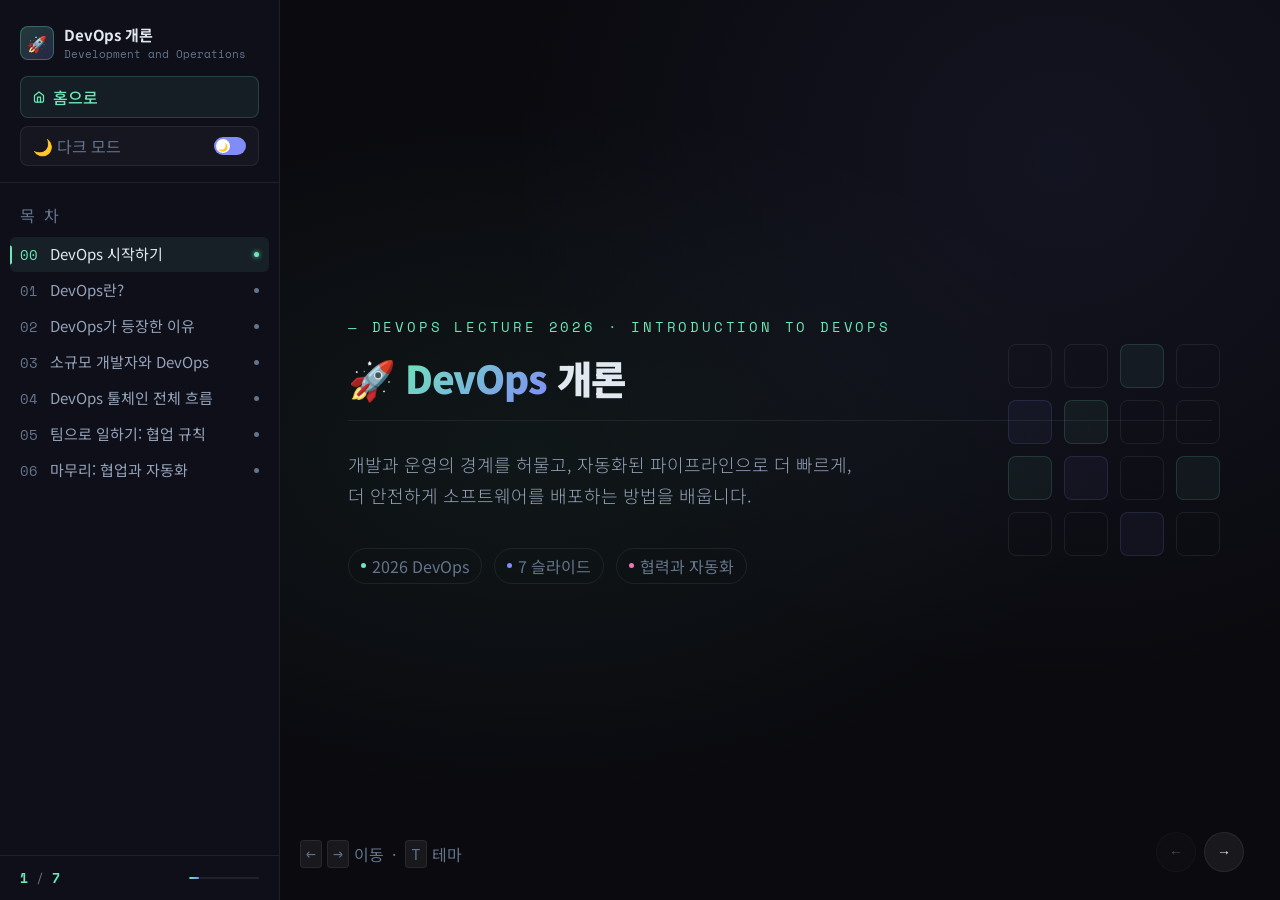
==== lecture_note/devops.html @ bdc85971 "first commit" ====
<!DOCTYPE html>
<html lang="ko">
<head>
<meta charset="UTF-8">
<meta name="viewport" content="width=device-width, initial-scale=1.0">
<title>DevOps 개론</title>
<link href="https://fonts.googleapis.com/css2?family=Noto+Sans+KR:wght@300;400;500;700;900&family=Space+Mono:wght@400;700&display=swap" rel="stylesheet">
<style>
  :root {
    --bg: #0a0a0f;
    --sidebar-bg: #0f0f1a;
    --sidebar-w: 280px;
    --accent: #6ee7b7;
    --accent2: #818cf8;
    --accent3: #f472b6;
    --text: #e2e8f0;
    --text-muted: #64748b;
    --border: rgba(255,255,255,0.07);
    --slide-transition: 0.5s cubic-bezier(0.4,0,0.2,1);
    --card-bg: rgba(255,255,255,0.03);
    --card-hover-bg: rgba(255,255,255,0.055);
    --toc-hover: rgba(255,255,255,0.04);
    --toc-active: rgba(110,231,183,0.08);
    --stat-bg: rgba(255,255,255,0.025);
    --bar-track: rgba(255,255,255,0.05);
    --kbd-bg: rgba(255,255,255,0.06);
    --nav-bg: rgba(255,255,255,0.06);
    --shadow: none;
    --code-bg: #0d1117;
    --code-text: #e6edf3;
    --highlight-bg: rgba(110,231,183,0.05);
    --highlight-border: rgba(110,231,183,0.3);
    --table-header: rgba(255,255,255,0.05);
    --table-row-alt: rgba(255,255,255,0.02);
    --table-border: rgba(255,255,255,0.08);
  }

  html.light {
    --bg: #f5f5f0;
    --sidebar-bg: #eeeee8;
    --accent: #059669;
    --accent2: #4f46e5;
    --accent3: #db2777;
    --text: #1e293b;
    --text-muted: #94a3b8;
    --border: rgba(0,0,0,0.09);
    --card-bg: rgba(255,255,255,0.7);
    --card-hover-bg: rgba(255,255,255,0.95);
    --toc-hover: rgba(0,0,0,0.04);
    --toc-active: rgba(5,150,105,0.08);
    --stat-bg: rgba(255,255,255,0.6);
    --bar-track: rgba(0,0,0,0.07);
    --kbd-bg: rgba(0,0,0,0.06);
    --nav-bg: rgba(255,255,255,0.7);
    --shadow: 0 2px 12px rgba(0,0,0,0.08);
    --code-bg: #1e2530;
    --code-text: #e6edf3;
    --highlight-bg: rgba(5,150,105,0.06);
    --highlight-border: rgba(5,150,105,0.3);
    --table-header: rgba(0,0,0,0.05);
    --table-row-alt: rgba(0,0,0,0.02);
    --table-border: rgba(0,0,0,0.1);
  }

  *, *::before, *::after {
    transition-property: background, background-color, border-color, color, box-shadow;
    transition-duration: 0.35s;
    transition-timing-function: ease;
  }
  .slide { transition: opacity var(--slide-transition), transform var(--slide-transition) !important; }

  * { margin: 0; padding: 0; box-sizing: border-box; }

  body {
    font-family: 'Noto Sans KR', sans-serif;
    background: var(--bg);
    color: var(--text);
    height: 100vh;
    overflow: hidden;
    display: flex;
  }

  /* ── SIDEBAR ── */
  #sidebar {
    width: var(--sidebar-w);
    min-width: var(--sidebar-w);
    height: 100vh;
    background: var(--sidebar-bg);
    border-right: 1px solid var(--border);
    display: flex;
    flex-direction: column;
    position: relative;
    z-index: 10;
  }

  .sidebar-header {
    padding: 24px 20px 16px;
    border-bottom: 1px solid var(--border);
  }

  .sidebar-brand {
    display: flex;
    align-items: center;
    gap: 10px;
    margin-bottom: 14px;
  }

  .brand-icon {
    width: 34px; height: 34px;
    background: linear-gradient(135deg, rgba(110,231,183,0.2), rgba(129,140,248,0.2));
    border: 1px solid rgba(110,231,183,0.3);
    border-radius: 8px;
    display: flex; align-items: center; justify-content: center;
    font-size: 16px;
    flex-shrink: 0;
  }

  .brand-text {
    font-size: 15px;
    font-weight: 700;
    color: var(--text);
    letter-spacing: -0.01em;
  }
  .brand-sub {
    font-family: 'Space Mono', monospace;
    font-size: 11px;
    color: var(--text-muted);
    margin-top: 1px;
  }

  .home-btn {
    display: flex;
    align-items: center;
    gap: 8px;
    background: rgba(110,231,183,0.07);
    border: 1px solid rgba(110,231,183,0.18);
    border-radius: 8px;
    padding: 8px 12px;
    color: var(--accent);
    font-family: 'Noto Sans KR', sans-serif;
    font-size: 16px;
    font-weight: 500;
    cursor: pointer;
    width: 100%;
    text-decoration: none;
    transition: all 0.2s;
    margin-bottom: 8px;
  }
  .home-btn:hover {
    background: rgba(110,231,183,0.14);
    border-color: rgba(110,231,183,0.35);
    transform: translateX(2px);
  }

  .theme-toggle {
    display: flex;
    align-items: center;
    justify-content: space-between;
    padding: 7px 12px;
    background: var(--card-bg);
    border: 1px solid var(--border);
    border-radius: 8px;
    cursor: pointer;
    user-select: none;
  }
  .theme-toggle:hover { background: var(--toc-hover); }
  .theme-label {
    font-size: 16px;
    color: var(--text-muted);
    font-family: 'Noto Sans KR', sans-serif;
  }
  .toggle-track {
    width: 32px; height: 18px;
    border-radius: 9px;
    background: var(--accent2);
    position: relative;
    transition: background 0.3s;
    flex-shrink: 0;
  }
  html.light .toggle-track { background: #f59e0b; }
  .toggle-thumb {
    position: absolute;
    top: 2px; left: 2px;
    width: 14px; height: 14px;
    border-radius: 50%;
    background: #fff;
    transition: transform 0.3s cubic-bezier(0.4,0,0.2,1);
    font-size: 8px;
    display: flex; align-items: center; justify-content: center;
  }
  html.light .toggle-thumb { transform: translateX(14px); }

  .toc-label {
    padding: 20px 20px 10px;
    font-size: 16px;
    font-family: 'Noto Sans KR', sans-serif;
    color: var(--text-muted);
    letter-spacing: 0.15em;
    text-transform: uppercase;
  }

  .toc-list {
    flex: 1;
    overflow-y: auto;
    padding: 0 10px 16px;
    scrollbar-width: thin;
    scrollbar-color: var(--border) transparent;
  }

  .toc-chapter {
    margin-bottom: 4px;
  }

  .toc-chapter-title {
    display: flex;
    align-items: center;
    gap: 8px;
    padding: 7px 10px;
    border-radius: 6px;
    cursor: pointer;
    transition: all 0.2s;
  }
  .toc-chapter-title:hover { background: var(--toc-hover); }

  .toc-chapter-icon {
    font-family: 'Space Mono', monospace;
    font-size: 13px;
    color: var(--accent);
    min-width: 18px;
  }

  .toc-chapter-name {
    font-size: 15px;
    font-weight: 600;
    color: var(--text-muted);
    text-transform: uppercase;
    letter-spacing: 0.08em;
    flex: 1;
  }

  .toc-items {
    padding-left: 8px;
  }

  .toc-item {
    display: flex;
    align-items: center;
    gap: 8px;
    padding: 7px 10px;
    border-radius: 6px;
    cursor: pointer;
    transition: all 0.2s;
    margin-bottom: 1px;
    position: relative;
  }
  .toc-item:hover { background: var(--toc-hover); }
  .toc-item.active { background: var(--toc-active); }
  .toc-item.active::before {
    content: '';
    position: absolute;
    left: 0; top: 50%;
    transform: translateY(-50%);
    width: 2px; height: 55%;
    background: var(--accent);
    border-radius: 0 2px 2px 0;
  }

  .toc-num {
    font-family: 'Space Mono', monospace;
    font-size: 14px;
    color: var(--text-muted);
    min-width: 22px;
    transition: color 0.2s;
  }
  .toc-item.active .toc-num { color: var(--accent); }

  .toc-text {
    font-size: 15px;
    color: #94a3b8;
    line-height: 1.35;
    transition: color 0.2s;
  }
  .toc-item.active .toc-text,
  .toc-item:hover .toc-text { color: var(--text); }

  .toc-dot {
    width: 5px; height: 5px;
    border-radius: 50%;
    background: var(--text-muted);
    margin-left: auto;
    flex-shrink: 0;
    transition: background 0.2s;
  }
  .toc-item.active .toc-dot { background: var(--accent); box-shadow: 0 0 5px var(--accent); }

  .sidebar-footer {
    padding: 12px 20px;
    border-top: 1px solid var(--border);
    display: flex;
    align-items: center;
    justify-content: space-between;
  }
  .slide-counter {
    font-family: 'Space Mono', monospace;
    font-size: 13px;
    color: var(--text-muted);
  }
  .slide-counter span { color: var(--accent); font-weight: 700; }

  .progress-bar {
    width: 70px; height: 2px;
    background: var(--border);
    border-radius: 1px;
    overflow: hidden;
  }
  .progress-fill {
    height: 100%;
    background: linear-gradient(90deg, var(--accent), var(--accent2));
    border-radius: 1px;
    transition: width 0.4s ease !important;
  }

  /* ── MAIN ── */
  #main {
    flex: 1;
    height: 100vh;
    position: relative;
    overflow: hidden;
  }

  .slide {
    position: absolute;
    inset: 0;
    padding: 52px 68px;
    display: flex;
    flex-direction: column;
    justify-content: flex-start;
    opacity: 0;
    transform: translateY(28px);
    transition: opacity var(--slide-transition), transform var(--slide-transition);
    pointer-events: none;
    overflow-y: auto;
    scrollbar-width: thin;
    scrollbar-color: var(--border) transparent;
  }
  .slide.active {
    opacity: 1;
    transform: translateY(0);
    pointer-events: all;
  }
  .slide.exit {
    opacity: 0;
    transform: translateY(-28px);
  }

  /* ── SLIDE: HOME ── */
  .slide-home {
    background: radial-gradient(ellipse at 25% 50%, rgba(110,231,183,0.06) 0%, transparent 55%),
                radial-gradient(ellipse at 78% 18%, rgba(129,140,248,0.08) 0%, transparent 50%),
                var(--bg);
    justify-content: center;
  }

  .slide-home .eyebrow {
    font-family: 'Space Mono', monospace;
    font-size: 14px;
    color: var(--accent);
    letter-spacing: 0.2em;
    text-transform: uppercase;
    margin-bottom: 18px;
    opacity: 0;
    animation: fadeUp 0.6s 0.2s forwards;
  }

  .slide-home h1 {
    font-size: clamp(34px, 4.5vw, 60px);
    font-weight: 900;
    line-height: 1.1;
    letter-spacing: -0.025em;
    margin-bottom: 20px;
    opacity: 0;
    animation: fadeUp 0.6s 0.35s forwards;
  }

  .slide-home h1 em {
    font-style: normal;
    background: linear-gradient(135deg, var(--accent) 0%, var(--accent2) 100%);
    -webkit-background-clip: text;
    -webkit-text-fill-color: transparent;
    background-clip: text;
  }

  .slide-home p.subtitle {
    font-size: 18px;
    color: #94a3b8;
    max-width: 520px;
    line-height: 1.75;
    margin-bottom: 36px;
    font-weight: 300;
    opacity: 0;
    animation: fadeUp 0.6s 0.5s forwards;
  }

  .meta-row {
    display: flex;
    gap: 12px;
    flex-wrap: wrap;
    opacity: 0;
    animation: fadeUp 0.6s 0.65s forwards;
  }

  .meta-chip {
    display: flex;
    align-items: center;
    gap: 6px;
    padding: 5px 12px;
    border: 1px solid var(--border);
    border-radius: 100px;
    font-size: 16px;
    color: var(--text-muted);
  }
  .meta-chip .dot {
    width: 5px; height: 5px;
    border-radius: 50%;
    background: var(--accent);
  }

  .deco-grid {
    position: absolute;
    right: 60px; top: 50%;
    transform: translateY(-50%);
    display: grid;
    grid-template-columns: repeat(4, 1fr);
    gap: 12px;
    opacity: 0;
    animation: fadeIn 1s 0.8s forwards;
    pointer-events: none;
  }
  .deco-cell {
    width: 44px; height: 44px;
    border: 1px solid var(--border);
    border-radius: 8px;
  }
  .deco-cell:nth-child(3n) { background: rgba(110,231,183,0.05); border-color: rgba(110,231,183,0.15); }
  .deco-cell:nth-child(5n) { background: rgba(129,140,248,0.05); border-color: rgba(129,140,248,0.15); }

  /* ── SLIDE: COMMON ── */
  .slide-label {
    font-family: 'Space Mono', monospace;
    font-size: 14px;
    color: var(--accent2);
    letter-spacing: 0.2em;
    text-transform: uppercase;
    margin-bottom: 14px;
  }

  .slide h1 {
    font-size: clamp(26px, 3vw, 42px);
    font-weight: 900;
    letter-spacing: -0.025em;
    line-height: 1.15;
    margin-bottom: 28px;
    border-bottom: 1px solid var(--border);
    padding-bottom: 20px;
  }

  .slide h1 .emoji {
    display: inline-block;
    margin-right: 6px;
  }

  .slide h2 {
    font-size: 24px;
    font-weight: 700;
    margin-top: 28px;
    margin-bottom: 12px;
    color: var(--text);
    letter-spacing: -0.01em;
  }

  .slide h2::before {
    content: '';
    display: inline-block;
    width: 3px;
    height: 18px;
    background: var(--accent2);
    margin-right: 10px;
    border-radius: 2px;
    vertical-align: middle;
    position: relative;
    top: -1px;
  }

  .slide h3 {
    font-size: 20px;
    font-weight: 600;
    margin-top: 20px;
    margin-bottom: 10px;
    color: var(--accent);
  }

  .slide p {
    font-size: 18px;
    line-height: 1.8;
    color: #94a3b8;
    margin-bottom: 14px;
  }
  html.light .slide p { color: #475569; }

  .slide ul, .slide ol {
    margin-left: 20px;
    margin-bottom: 18px;
  }

  .slide li {
    font-size: 18px;
    line-height: 1.75;
    color: #94a3b8;
    margin-bottom: 8px;
  }
  html.light .slide li { color: #475569; }

  .slide li strong { color: var(--text); }

  /* ── CODE BLOCK ── */
  .code-block {
    background: var(--code-bg);
    color: var(--code-text);
    padding: 18px 20px;
    border-radius: 10px;
    margin: 14px 0;
    font-family: 'Space Mono', monospace;
    font-size: 18px;
    line-height: 1.65;
    white-space: pre-wrap;
    word-break: break-all;
    overflow-wrap: break-word;
    border: 1px solid rgba(255,255,255,0.06);
    position: relative;
    overflow: visible;
    flex-shrink: 0;
    overflow-x: hidden;
  }
  .code-block::before {
    content: '';
    position: absolute;
    top: 0; left: 0; right: 0;
    height: 1px;
    background: linear-gradient(90deg, var(--accent), var(--accent2), transparent);
    border-radius: 10px 10px 0 0;
    opacity: 0.4;
  }

  /* ── HIGHLIGHT BOX ── */
  .highlight-box {
    background: var(--highlight-bg);
    border-left: 3px solid var(--highlight-border);
    padding: 18px 20px;
    margin: 16px 0;
    border-radius: 0 10px 10px 0;
    border: 1px solid var(--border);
    border-left: 3px solid var(--accent);
  }

  .highlight-box h3 {
    font-size: 20px;
    font-weight: 600;
    color: var(--accent);
    margin-top: 0;
    margin-bottom: 10px;
  }

  .highlight-box p, .highlight-box li {
    font-size: 18px;
    line-height: 1.75;
    color: #94a3b8;
    margin-bottom: 8px;
  }
  html.light .highlight-box p, html.light .highlight-box li { color: #475569; }

  /* ── DETAILS / SUMMARY ── */
  details.highlight-box {
    cursor: pointer;
  }

  details.highlight-box summary {
    list-style: none;
    display: flex;
    justify-content: space-between;
    align-items: center;
    cursor: pointer;
    user-select: none;
  }
  details.highlight-box summary::-webkit-details-marker { display: none; }

  details.highlight-box summary h3 {
    margin: 0;
    font-size: 20px;
    pointer-events: none;
  }

  details.highlight-box summary::after {
    content: '▾';
    color: var(--accent);
    font-size: 18px;
    transition: transform 0.3s;
    margin-left: 8px;
    flex-shrink: 0;
  }

  details.highlight-box[open] summary::after {
    transform: rotate(180deg);
  }

  details.highlight-box[open] summary {
    margin-bottom: 12px;
    padding-bottom: 12px;
    border-bottom: 1px solid var(--border);
  }

  details.highlight-box div {
    animation: fadeIn 0.3s ease;
  }

  /* ── KEYWORD ── */
  .keyword {
    background: rgba(110,231,183,0.12);
    color: var(--accent);
    padding: 1px 6px;
    border-radius: 4px;
    font-weight: 600;
    font-size: 0.95em;
    border: 1px solid rgba(110,231,183,0.2);
  }

  .important {
    color: var(--accent3);
    font-weight: 700;
  }

  /* ── TABLE ── */
  .slide table {
    width: 100%;
    border-collapse: collapse;
    margin: 16px 0;
    font-size: 16px;
  }

  .slide table th {
    padding: 11px 14px;
    background: var(--table-header);
    border: 1px solid var(--table-border);
    color: var(--text);
    font-weight: 600;
    text-align: center;
    font-size: 16px;
    letter-spacing: 0.03em;
  }

  .slide table td {
    padding: 10px 14px;
    border: 1px solid var(--table-border);
    color: #94a3b8;
    font-size: 18px;
    line-height: 1.6;
    vertical-align: top;
  }
  html.light .slide table td { color: #475569; }

  .slide table tr:nth-child(even) td {
    background: var(--table-row-alt);
  }

  .slide table tr:hover td {
    background: var(--toc-hover);
  }

  .slide table td strong {
    color: var(--text);
    font-weight: 600;
  }

  .tool-name {
    color: var(--accent);
    font-weight: 600;
  }

  /* ── IMAGE GRID ── */
  .img-grid {
    display: flex;
    gap: 16px;
    margin: 16px 0;
    flex-wrap: wrap;
  }

  .img-grid > div {
    flex: 1;
    min-width: 160px;
    border: 1px solid var(--border);
    padding: 10px;
    border-radius: 10px;
    text-align: center;
    background: var(--card-bg);
  }

  .img-grid > div p {
    margin-top: 8px;
    font-size: 16px;
    margin-bottom: 0;
  }

  .img-grid img {
    width: 100%;
    border-radius: 6px;
    transition: transform 0.3s;
    cursor: pointer;
  }
  .img-grid img:hover { transform: scale(1.03); }

  /* ── ARROW ── */
  .flow-arrow {
    font-size: 28px;
    color: var(--accent2);
    font-weight: bold;
    flex-shrink: 0;
    align-self: center;
  }
  
  /* ── SPLIT LAYOUT (2 COLUMNS) ── */
  .split-layout {
    display: flex;
    gap: 30px;
    margin-top: 20px;
    align-items: flex-start;
  }
  .split-layout > div {
    flex: 1;
  }

  @media (max-width: 768px) {
    .split-layout {
      flex-direction: column;
    }
  }

  /* ── CODE BLOCK ENHANCEMENTS ── */
  .code-block-container {
    position: relative;
    margin: 14px 0;
    overflow: visible;
  }
  .code-block {
    margin: 0 !important;
    padding-top: 36px !important;
    position: relative;
    overflow: hidden;
  }
  .code-lang-tag {
    position: absolute;
    top: 0;
    left: 0;
    background: var(--accent2);
    color: #fff;
    font-family: 'Space Mono', monospace;
    font-size: 11px;
    font-weight: 700;
    padding: 3px 10px;
    border-radius: 9px 0 8px 0;
    text-transform: uppercase;
    letter-spacing: 0.05em;
    z-index: 5;
    pointer-events: none;
    box-shadow: 2px 2px 5px rgba(0,0,0,0.1);
  }
  .copy-btn {
    position: absolute;
    top: 6px;
    right: 8px;
    background: rgba(255,255,255,0.08);
    border: 1px solid rgba(255,255,255,0.15);
    color: var(--text-muted);
    border-radius: 6px;
    padding: 5px 10px;
    font-size: 12px;
    cursor: pointer;
    transition: all 0.2s;
    z-index: 10;
    display: flex;
    align-items: center;
    gap: 6px;
    font-family: 'Noto Sans KR', sans-serif;
  }
  .copy-btn:hover {
    background: rgba(110,231,183,0.15);
    color: var(--accent);
    border-color: var(--accent);
  }
  .copy-btn.copied {
    background: rgba(110,231,183,0.2);
    color: var(--accent);
    border-color: var(--accent);
  }
  html.light .copy-btn {
    background: rgba(0,0,0,0.04);
    border-color: rgba(0,0,0,0.1);
  }
  html.light .copy-btn:hover {
    background: rgba(5,150,105,0.1);
  }

  /* ── NAV ARROWS ── */
  .nav-arrows {
    position: fixed;
    bottom: 28px;
    right: 36px;
    display: flex;
    gap: 8px;
    z-index: 100;
  }
  .nav-btn {
    width: 40px; height: 40px;
    border-radius: 50%;
    background: var(--nav-bg);
    border: 1px solid var(--border);
    color: var(--text);
    cursor: pointer;
    display: flex; align-items: center; justify-content: center;
    transition: all 0.2s;
    font-size: 14px;
    box-shadow: var(--shadow);
  }
  .nav-btn:hover {
    background: rgba(110,231,183,0.1);
    border-color: var(--accent);
    color: var(--accent);
  }
  .nav-btn:disabled { opacity: 0.3; cursor: default; pointer-events: none; }

  .key-hint {
    position: fixed;
    bottom: 32px; left: calc(var(--sidebar-w) + 20px);
    font-family: 'Noto Sans KR', sans-serif;
    font-size: 16px;
    color: var(--text-muted);
    display: flex; align-items: center; gap: 5px;
  }
  .key-hint kbd {
    padding: 1px 5px;
    background: var(--kbd-bg);
    border: 1px solid var(--border);
    border-radius: 4px;
    font-family: 'Space Mono', monospace;
    font-size: 16px;
  }

  /* ── CODE BLOCK ENHANCEMENTS ── */
  .code-block-container {
    position: relative;
    margin: 14px 0;
    overflow: visible;
  }
  .code-block {
    margin: 0 !important;
    padding-top: 36px !important;
    position: relative;
    overflow: hidden;
  }
  .code-lang-tag {
    position: absolute;
    top: 0;
    left: 0;
    background: var(--accent2);
    color: #fff;
    font-family: 'Space Mono', monospace;
    font-size: 11px;
    font-weight: 700;
    padding: 3px 10px;
    border-radius: 9px 0 8px 0;
    text-transform: uppercase;
    letter-spacing: 0.05em;
    z-index: 5;
    pointer-events: none;
    box-shadow: 2px 2px 5px rgba(0,0,0,0.1);
  }
  .copy-btn {
    position: absolute;
    top: 6px;
    right: 8px;
    background: rgba(255,255,255,0.08);
    border: 1px solid rgba(255,255,255,0.15);
    color: var(--text-muted);
    border-radius: 6px;
    padding: 5px 10px;
    font-size: 12px;
    cursor: pointer;
    transition: all 0.2s;
    z-index: 10;
    display: flex;
    align-items: center;
    gap: 6px;
    font-family: 'Noto Sans KR', sans-serif;
  }
  .copy-btn:hover {
    background: rgba(110,231,183,0.15);
    color: var(--accent);
    border-color: var(--accent);
  }
  .copy-btn.copied {
    background: rgba(110,231,183,0.2);
    color: var(--accent);
    border-color: var(--accent);
  }
  html.light .copy-btn {
    background: rgba(0,0,0,0.04);
    border-color: rgba(0,0,0,0.1);
  }
  html.light .copy-btn:hover {
    background: rgba(5,150,105,0.1);
  }

  /* ── IMAGE MODAL ── */
  .image-modal {
    display: none;
    position: fixed;
    z-index: 2000;
    inset: 0;
    background: rgba(0,0,0,0.88);
    animation: fadeIn 0.25s;
  }
  .modal-content {
    position: absolute;
    top: 50%; left: 50%;
    transform: translate(-50%, -50%);
    width: 92%;
    max-width: 1300px;
    max-height: 88%;
    object-fit: contain;
    border-radius: 8px;
    box-shadow: 0 0 40px rgba(110,231,183,0.1);
    animation: zoomIn 0.25s;
  }
  @keyframes zoomIn {
    from { transform: translate(-50%, -50%) scale(0.85); opacity: 0; }
    to   { transform: translate(-50%, -50%) scale(1); opacity: 1; }
  }
  .close-modal {
    position: absolute;
    top: 18px; right: 28px;
    color: #e2e8f0;
    font-size: 36px;
    font-weight: bold;
    cursor: pointer;
    z-index: 2001;
    transition: color 0.2s;
  }
  .close-modal:hover { color: var(--accent); }

  /* ── LIGHT OVERRIDES ── */
  html.light .slide-home {
    background: radial-gradient(ellipse at 25% 50%, rgba(5,150,105,0.07) 0%, transparent 55%),
                radial-gradient(ellipse at 78% 18%, rgba(79,70,229,0.07) 0%, transparent 50%),
                var(--bg);
  }
  html.light .slide-home p.subtitle { color: #475569; }
  html.light .toc-text { color: #64748b; }
  html.light .toc-item.active .toc-text,
  html.light .toc-item:hover .toc-text { color: var(--text); }

  @keyframes fadeUp {
    from { opacity: 0; transform: translateY(18px); }
    to   { opacity: 1; transform: translateY(0); }
  }
  @keyframes fadeIn {
    from { opacity: 0; } to { opacity: 1; }
  }

  ::-webkit-scrollbar { width: 4px; height: 4px; }
  ::-webkit-scrollbar-track { background: transparent; }
  ::-webkit-scrollbar-thumb { background: var(--border); border-radius: 2px; }

  /* ── COMPARISON TABLE OVERRIDE ── */
  .comparison-table { width: 100%; border-collapse: collapse; margin: 16px 0; font-size: 13px; }
  .comparison-table th, .comparison-table td { border: 1px solid var(--table-border); padding: 11px 14px; text-align: left; }
  .comparison-table th { background: var(--table-header); color: var(--text); font-weight: 600; text-align: center; }
  .comparison-table tr:nth-child(even) td { background: var(--table-row-alt); }
  .comparison-table tr:hover td { background: var(--toc-hover); }
  .comparison-table td { color: #94a3b8; line-height: 1.6; }
  html.light .comparison-table td { color: #475569; }
  .comparison-table td strong { color: var(--text); }

  /* ── DEVOPS SPECIFIC (Adapting to dark/light theme) ── */
  .pipeline {
    display: flex;
    align-items: center;
    justify-content: center;
    flex-wrap: wrap;
    gap: 0;
    margin: 30px 0;
  }
  .pipeline-step {
    display: flex;
    flex-direction: column;
    align-items: center;
    gap: 8px;
  }
  .pipeline-box {
    background: var(--card-bg);
    border: 1px solid var(--border);
    color: var(--text);
    padding: 14px 20px;
    border-radius: 10px;
    font-weight: bold;
    font-size: 15px;
    text-align: center;
    min-width: 100px;
    box-shadow: var(--shadow);
  }
  .pipeline-box.alt {
    background: rgba(110,231,183,0.1);
    border-color: rgba(110,231,183,0.3);
    color: var(--accent);
  }
  .pipeline-label {
    font-size: 12px;
    color: var(--text-muted);
    text-align: center;
  }
  .pipeline-arrow {
    font-size: 24px;
    color: var(--accent);
    margin: 0 5px;
    padding-bottom: 22px;
  }
  .tool-grid {
    display: grid;
    grid-template-columns: repeat(5, 1fr);
    gap: 8px;
    margin: 8px 0;
    flex: 1;
  }
  .tool-card {
    background: var(--card-bg);
    border: 1px solid var(--border);
    border-radius: 8px;
    padding: 8px 12px;
    text-align: center;
    transition: all 0.3s;
    display: flex;
    flex-direction: column;
    justify-content: center;
  }
  .tool-card:hover {
    transform: translateY(-3px);
    background: var(--card-hover-bg);
    border-color: var(--accent);
  }
  .tool-card .tool-icon {
    font-size: 34px;
    margin-bottom: 6px;
  }
  .tool-card h4 {
    color: var(--text);
    margin: 0 0 4px 0;
    font-size: 18px;
  }
  .tool-card p {
    font-size: 14px;
    color: var(--text-muted);
    margin: 0;
    line-height: 1.4;
  }
  .sc-diagram {
    display: flex;
    align-items: center;
    justify-content: center;
    gap: 20px;
    margin: 30px 0;
    flex-wrap: wrap;
  }
  .sc-box {
    border-radius: 14px;
    padding: 24px 30px;
    text-align: center;
    min-width: 160px;
    background: var(--card-bg);
    border: 1px solid var(--border);
  }
  .sc-client { border-color: var(--accent2); }
  .sc-server { border-color: var(--accent); }
  .sc-box .sc-icon { font-size: 42px; margin-bottom: 8px; }
  .sc-box h4 { margin: 0 0 6px 0; font-size: 18px; color: var(--text); }
  .sc-box p { font-size: 13px; margin: 0; color: var(--text-muted); }
  .sc-arrow { display: flex; flex-direction: column; align-items: center; gap: 5px; }
  .sc-arrow .arr-label { font-size: 12px; color: var(--text-muted); }
  .sc-arrow .arr-icon { font-size: 28px; color: var(--accent); font-weight: bold; }

  /* Info/Warning/Success override for old devops styles */
  .info-box {
    background: var(--highlight-bg);
    padding: 18px 20px;
    margin: 16px 0;
    border-radius: 0 10px 10px 0;
    border: 1px solid var(--border);
    border-left: 3px solid var(--accent2);
  }
  .warning-box {
    background: rgba(245, 158, 11, 0.05);
    padding: 18px 20px;
    margin: 16px 0;
    border-radius: 0 10px 10px 0;
    border: 1px solid var(--border);
    border-left: 3px solid #f59e0b;
  }
  .success-box {
    background: var(--highlight-bg);
    padding: 18px 20px;
    margin: 16px 0;
    border-radius: 0 10px 10px 0;
    border: 1px solid var(--border);
    border-left: 3px solid var(--accent);
  }


  /* ── TIMELINE ── */
  .timeline { 
    position: relative; 
    padding-left: 32px; 
    display: flex; 
    flex-direction: column; 
    justify-content: space-around; 
    flex: 1; 
  }
  .timeline::before {
    content: '';
    position: absolute;
    left: 8px; top: 10px; bottom: 10px;
    width: 2px;
    background: linear-gradient(to bottom, var(--accent), var(--accent2), transparent);
  }
  .tl-item {
    position: relative;
    margin: 0;
  }
  .tl-item::before {
    content: '';
    position: absolute;
    left: -28px; top: 6px;
    width: 10px; height: 10px;
    border-radius: 50%;
    background: var(--bg);
    border: 2px solid var(--accent);
    box-shadow: 0 0 0 4px rgba(110,231,183,0.1);
  }
  .tl-year {
    font-family: 'Space Mono', monospace;
    font-size: 16px;
    color: var(--accent);
    margin-bottom: 6px;
    letter-spacing: 0.1em;
  }
  .tl-title { font-size: 22px; font-weight: 700; margin-bottom: 4px; }
  .tl-desc { font-size: 16px; color: #64748b; line-height: 1.6; max-width: 100%; }

  /* ── MOBILE ── */
  .menu-toggle {
    display: none;
    position: fixed;
    top: 12px; left: 12px;
    z-index: 300;
    width: 40px; height: 40px;
    border-radius: 8px;
    background: var(--card-bg);
    border: 1px solid var(--border);
    color: var(--text);
    cursor: pointer;
    font-size: 20px;
    align-items: center; justify-content: center;
    box-shadow: 0 2px 12px rgba(0,0,0,0.3);
    backdrop-filter: blur(8px);
  }
  .sidebar-overlay {
    display: none;
    position: fixed;
    inset: 0;
    background: rgba(0,0,0,0.5);
    z-index: 150;
  }
  @media (max-width: 768px) {
    .menu-toggle { display: flex; }
    #sidebar {
      position: fixed;
      left: 0; top: 0;
      height: 100vh;
      transform: translateX(-100%);
      transition: transform 0.3s ease !important;
      z-index: 200;
      box-shadow: 4px 0 20px rgba(0,0,0,0.4);
    }
    body.sidebar-open #sidebar { transform: translateX(0); }
    body.sidebar-open .sidebar-overlay { display: block; }
    .slide { padding: 56px 20px 80px; }
    .nav-arrows { right: 16px; bottom: 16px; }
    .key-hint { display: none; }
  }
  @media (max-width: 480px) {
    .slide { padding: 56px 14px 80px; }
    .slide h2 { font-size: 22px !important; }
    .nav-btn { width: 44px; height: 44px; font-size: 16px; }
  }
</style>
</head>
<body>

<button class="menu-toggle" onclick="toggleSidebar()" aria-label="메뉴 열기">☰</button>
<div class="sidebar-overlay" onclick="toggleSidebar()"></div>

<!-- ── SIDEBAR ── -->
<nav id="sidebar">
  <div class="sidebar-header">
    <div class="sidebar-brand">
      <div class="brand-icon">🚀</div>
      <div>
        <div class="brand-text">DevOps 개론</div>
        <div class="brand-sub">Development and Operations</div>
      </div>
    </div>
    <a class="home-btn" href="../" title="홈으로">
      <svg width="12" height="12" viewBox="0 0 24 24" fill="none" stroke="currentColor" stroke-width="2.5" stroke-linecap="round" stroke-linejoin="round">
        <path d="M3 9l9-7 9 7v11a2 2 0 0 1-2 2H5a2 2 0 0 1-2-2z"/><polyline points="9 22 9 12 15 12 15 22"/>
      </svg>
      홈으로
    </a>
    <div class="theme-toggle" onclick="toggleTheme()">
      <span class="theme-label" id="themeLabel">🌙 다크 모드</span>
      <div class="toggle-track"><div class="toggle-thumb">🌙</div></div>
    </div>
  </div>

  <div class="toc-label">목 차</div>
  <div class="toc-list" id="tocList"></div>

  <div class="sidebar-footer">
    <div class="slide-counter"><span id="curNum">1</span> / <span id="totNum">1</span></div>
    <div class="progress-bar"><div class="progress-fill" id="progressFill"></div></div>
  </div>
</nav>


<main id="main">

  <!-- 0. HOME -->
  <section class="slide slide-home" data-title="DevOps 시작하기">
    <div class="eyebrow">— DevOps Lecture 2026 · Introduction to DevOps</div>
    <h1>🚀 <em>DevOps</em> 개론</h1>
    <p class="subtitle">개발과 운영의 경계를 허물고, 자동화된 파이프라인으로 더 빠르게, 더 안전하게 소프트웨어를 배포하는 방법을 배웁니다.</p>
    <div class="meta-row">
      <div class="meta-chip"><span class="dot"></span> 2026 DevOps</div>
      <div class="meta-chip"><span class="dot" style="background:var(--accent2)"></span> 7 슬라이드</div>
      <div class="meta-chip"><span class="dot" style="background:var(--accent3)"></span> 협력과 자동화</div>
    </div>
    <div class="deco-grid">
      <div class="deco-cell"></div><div class="deco-cell"></div><div class="deco-cell"></div><div class="deco-cell"></div>
      <div class="deco-cell"></div><div class="deco-cell"></div><div class="deco-cell"></div><div class="deco-cell"></div>
      <div class="deco-cell"></div><div class="deco-cell"></div><div class="deco-cell"></div><div class="deco-cell"></div>
      <div class="deco-cell"></div><div class="deco-cell"></div><div class="deco-cell"></div><div class="deco-cell"></div>
    </div>
  </section>

  <!-- 1. DevOps란? -->
  <section class="slide" data-title="DevOps란?">
    <div class="slide-label">01 — DevOps란?</div>
    <h1>🚀 DevOps란?</h1>
            <p><span class="keyword">DevOps</span>는 <strong>Development(개발)</strong>와 <strong>Operations(운영)</strong>의 합성어입니다. 소프트웨어를 개발하는 팀과 운영·배포하는 팀이 <strong>하나의 문화와 자동화된 프로세스</strong>로 협력하는 방법론입니다.</p>
            <div class="highlight-box">
                <h3>📌 한 문장으로 정의하면?</h3>
                <p style="font-size: 20px; font-weight: bold; color: #764ba2; margin: 0;">
                    "더 빠르게, 더 안정적으로, 더 자주 소프트웨어를 전달하기 위한 <span class="keyword">문화 + 자동화 + 도구</span>의 조합"
                </p>
            </div>

            <h2>🔍 DevOps를 구성하는 세 가지 핵심</h2>
            <div class="tool-grid">
                <div class="tool-card">
                    <div class="tool-icon">🤝</div>
                    <h4>문화 (Culture)</h4>
                    <p>개발팀과 운영팀의 사일로(벽)를 허물고, 책임을 공유하는 협력 문화</p>
                </div>
                <div class="tool-card">
                    <div class="tool-icon">⚙️</div>
                    <h4>자동화 (Automation)</h4>
                    <p>빌드·테스트·배포를 자동화하여 반복 작업을 없애고 실수를 줄임</p>
                </div>
                <div class="tool-card">
                    <div class="tool-icon">🛠️</div>
                    <h4>도구 (Tools)</h4>
                    <p>Git, Docker, Kubernetes, Jenkins 등 자동화와 협업을 지원하는 도구들</p>
                </div>
            </div>

            <div class="info-box">
                <p>💡 <strong>DevOps는 특정 기술이 아닙니다.</strong> 소프트웨어를 만들고 운영하는 방식에 대한 <span class="keyword">철학이자 문화</span>입니다. 도구는 그 문화를 실현하는 수단입니다.</p>
            </div>
  </section>
  <!-- 2. DevOps가 등장한 이유 -->
  <section class="slide" data-title="DevOps가 등장한 이유">
    <div class="slide-label">02 — 등장 배경</div>
    <h1>🏛️ DevOps가 등장한 이유</h1>
            <p>DevOps가 생겨나기 전, 소프트웨어 개발 현장에는 고질적인 문제가 있었습니다.</p>

            <h2>😰 전통적인 개발·운영의 문제</h2>
            <table>
                <tr>
                    <th>문제</th>
                    <th>개발팀 입장</th>
                    <th>운영팀 입장</th>
                </tr>
                <tr>
                    <td><strong>목표의 충돌</strong></td>
                    <td>빠르게 새 기능을 배포하고 싶다</td>
                    <td>안정성이 최우선, 변경은 위험하다</td>
                </tr>
                <tr>
                    <td><strong>책임의 벽</strong></td>
                    <td>"우리 환경에선 잘 됩니다" (개발 PC 기준)</td>
                    <td>"서버에 올리면 왜 안 되지?" (운영 서버 기준)</td>
                </tr>
                <tr>
                    <td><strong>느린 배포 주기</strong></td>
                    <td>수개월 치 변경사항이 한 번에 배포</td>
                    <td>대규모 배포 = 대규모 장애 위험</td>
                </tr>
            </table>

            <h2>💡 DevOps가 제시하는 해답</h2>
            <div style="display: flex; flex-wrap: wrap; gap: 15px;">
                <div class="highlight-box" style="flex: 1; min-width: 260px; margin: 0;">
                    <h3>🔄 빠른 피드백 루프</h3>
                    <p>작은 변경사항을 <strong>자주, 빠르게</strong> 배포하여 문제를 조기에 발견하고 빠르게 수정합니다.</p>
                </div>
                <div class="highlight-box" style="flex: 1; min-width: 260px; margin: 0;">
                    <h3>🤖 자동화된 파이프라인</h3>
                    <p>코드 변경 → 테스트 → 배포까지 전 과정을 <strong>자동화</strong>하여 인적 실수를 줄입니다.</p>
                </div>
                <div class="highlight-box" style="flex: 1; min-width: 260px; margin: 0;">
                    <h3>📦 환경의 일관성</h3>
                    <p>Docker 같은 컨테이너 기술로 개발·운영 환경을 <strong>동일하게</strong> 유지하여 "내 PC에선 됐는데" 문제를 해결합니다.</p>
                </div>
            </div>
  </section>
  <!-- 3. 소규모 개발자와 DevOps -->
  <section class="slide" data-title="소규모 개발자와 DevOps">
    <div class="slide-label">03 — 혼자서도 DevOps</div>
    <h1>👨‍💻 소규모 개발자와 DevOps</h1>
            <p>DevOps는 대규모 팀만의 이야기가 아닙니다. <strong>1~2인 소규모 개발자</strong>에게도 DevOps는 자연스럽게 필요해집니다.</p>

            <h2>🎯 소규모 개발자의 현실</h2>
            <div class="highlight-box" style="padding: 14px 20px;">
                <h3 style="margin-bottom: 6px;">💭 개발자의 바람</h3>
                <p style="font-size: 16px; margin-bottom: 4px;">빠르게 <strong>새 기능을 개발</strong>하고 싶지만, 동시에 이걸 <strong>별 문제 없이 안정적으로 운영</strong>하고 싶은 욕구가 생깁니다.</p>
                <p style="font-size: 16px; margin-bottom: 0;">인원이 적기 때문에 개발과 운영을 <strong>한 사람이 동시에</strong> 해야 하는 경우가 대부분입니다.</p>
            </div>

            <h2>🛠️ 이를 위한 노력</h2>
            <div style="display: flex; flex-wrap: wrap; gap: 10px;">
                <div class="highlight-box" style="flex: 1; min-width: 260px; margin: 0; padding: 12px 18px;">
                    <h3 style="margin-bottom: 4px;">🌿 브랜치 전략</h3>
                    <p style="font-size: 15px; margin-bottom: 0;"><strong>개발용 브랜치</strong>와 <strong>운영용 브랜치</strong>를 분리하여 GitHub에서 관리합니다. 새 기능은 개발 브랜치에서 작업하고, 안정화된 코드만 운영 브랜치에 반영합니다.</p>
                </div>
                <div class="highlight-box" style="flex: 1; min-width: 260px; margin: 0; padding: 12px 18px;">
                    <h3 style="margin-bottom: 4px;">📦 일관된 환경</h3>
                    <p style="font-size: 15px; margin-bottom: 0;">Docker 등을 활용해 <strong>개발 환경과 운영 환경을 동일하게</strong> 유지합니다. "내 PC에선 되는데"라는 문제를 원천적으로 차단합니다.</p>
                </div>
            </div>

            <div style="display: flex; flex-wrap: wrap; gap: 10px; margin-top: 10px;">
                <div class="highlight-box" style="flex: 1; min-width: 260px; margin: 0; padding: 12px 18px;">
                    <h3 style="margin-bottom: 4px;">🔄 자동화 파이프라인</h3>
                    <p style="font-size: 15px; margin-bottom: 0;">코드를 Push하면 <strong>자동으로 빌드·테스트·배포</strong>가 이루어지도록 구성합니다. 혼자서도 실수 없이 빠른 릴리즈가 가능해집니다.</p>
                </div>
                <div class="highlight-box" style="flex: 1; min-width: 260px; margin: 0; padding: 12px 18px;">
                    <h3 style="margin-bottom: 4px;">📋 체계적인 관리</h3>
                    <p style="font-size: 15px; margin-bottom: 0;">소규모라도 <strong>버전 관리, 이슈 트래킹, 코드 리뷰</strong> 같은 체계를 갖추면 프로젝트의 품질과 유지보수성이 크게 향상됩니다.</p>
                </div>
            </div>

            <div class="info-box" style="margin-top: 25px;">
                <p>💡 소규모 개발자일수록 DevOps의 <strong>자동화</strong>가 더 중요합니다. 인원이 적기 때문에 반복적인 수동 작업을 줄여야 <span class="keyword">개발에 집중</span>할 수 있습니다.</p>
            </div>
  </section>
  <!-- 4. DevOps 툴체인 전체 흐름 -->
  <section class="slide" data-title="DevOps 툴체인 전체 흐름">
    <div class="slide-label">04 — 전체 프로세스</div>
    <h1>🔗 DevOps 툴체인 전체 흐름</h1>
    <p>이제부터 배울 도구들이 DevOps 파이프라인에서 어떤 역할을 하는지 전체 그림을 먼저 봅시다.</p>

    <div class="timeline" style="margin-top: 24px;">
      <div class="tl-item">
        <div class="tl-year">1단계 / CODE</div>
        <div class="tl-title" style="display:flex; align-items:center; gap:8px;">
          <span style="font-size:28px;">📝</span> <span style="color: var(--accent2);">코딩 (Code)</span>
        </div>
        <div class="tl-desc">
          개발자가 코드를 작성하고 <span class="keyword">Git</span>으로 버전을 관리. <span class="keyword">GitHub</span>에 Push하여 같이 일하는 사람들과 공유.
        </div>
      </div>

      <div class="tl-item">
        <div class="tl-year">2단계 / BUILD & TEST</div>
        <div class="tl-title" style="display:flex; align-items:center; gap:8px;">
          <span style="font-size:28px;">🔨</span> <span style="color: var(--accent2);">빌드 & 테스트 (Build & Test)</span>
        </div>
        <div class="tl-desc">
          <span class="keyword">Jenkins</span>가 코드 변경을 감지하여 자동으로 빌드 및 테스트 실행. 문제 발생 시 즉시 알림.
        </div>
      </div>

      <div class="tl-item">
        <div class="tl-year">3단계 / PACKAGE</div>
        <div class="tl-title" style="display:flex; align-items:center; gap:8px;">
          <span style="font-size:28px;">📦</span> <span style="color: var(--accent2);">패키징 (Package)</span>
        </div>
        <div class="tl-desc">
          테스트를 통과한 코드를 <span class="keyword">Docker</span>로 컨테이너 이미지로 만들어 어디서든 동일하게 실행 가능하게 포장.
        </div>
      </div>

      <div class="tl-item">
        <div class="tl-year">4단계 / DEPLOY & OPERATE</div>
        <div class="tl-title" style="display:flex; align-items:center; gap:8px;">
          <span style="font-size:28px;">🌐</span> <span style="color: var(--accent2);">배포 & 운영 (Deploy & Operate)</span>
        </div>
        <div class="tl-desc">
          <span class="keyword">Kubernetes</span>가 컨테이너를 서버 클러스터에 자동 배포·스케일링·자가복구하며 안정적으로 운영.
        </div>
      </div>
    </div>
  </section>
  
  <!-- 5. 팀으로 일하기: 협업 규칙 -->
  <section class="slide" data-title="팀으로 일하기: 협업 규칙">
    <div class="slide-label">05 — 협업을 위한 규칙</div>
    <h1>🤝 팀으로 일하기: 협업 규칙</h1>
            <p>같이 일하는 사람들과 미리 규칙을 정해두는 것이 중요합니다. 규칙 없이 협업하면 충돌과 혼란이 생깁니다.</p>

            <h2>📋 시작 전에 반드시 정해야 할 것들</h2>
            <div style="display: flex; flex-wrap: wrap; gap: 12px;">
                <div class="highlight-box" style="flex: 1; min-width: 280px; margin: 0; padding: 14px 18px;">
                    <h3 style="font-size: 19px; margin-bottom: 6px;">📁 코드 관리 방법</h3>
                    <ul style="margin-bottom: 0; font-size: 16px;">
                        <li>커밋 메시지 형식 (<code style="padding:2px 6px; border-radius:4px;">feat:</code>, <code style="padding:2px 6px; border-radius:4px;">fix:</code>, <code style="padding:2px 6px; border-radius:4px;">docs:</code> 등)</li>
                        <li>PR(Pull Request) 리뷰어 지정 및 머지 기준</li>
                        <li>코드 리뷰 최소 승인 수 결정</li>
                        <li>공통 코딩 스타일 (린터, 포매터 설정 공유)</li>
                    </ul>
                </div>
                <div class="highlight-box" style="flex: 1; min-width: 280px; margin: 0; padding: 14px 18px;">
                    <h3 style="font-size: 19px; margin-bottom: 6px;">🌿 브랜치 관리 방법</h3>
                    <ul style="margin-bottom: 0; font-size: 16px;">
                        <li><strong>main / master</strong> : 배포 가능한 안정화 코드만</li>
                        <li><strong>develop</strong> : 개발 통합 브랜치</li>
                        <li><strong>feature/기능명</strong> : 기능 단위 개발 브랜치</li>
                        <li>브랜치 네이밍 규칙과 삭제 시점 합의</li>
                    </ul>
                </div>
            </div>

            <div style="display: flex; flex-wrap: wrap; gap: 12px; margin-top: 14px;">
                <div class="warning-box" style="flex: 1; min-width: 280px; margin: 0; padding: 14px 18px;">
                    <h3 style="color: #856404; margin-top: 0; font-size: 19px; margin-bottom: 6px;">⏱️ 2시간 규칙: 고민은 2시간을 넘기지 말 것!</h3>
                    <ul style="margin-bottom: 0; font-size: 16px;">
                        <li>무엇을 하려 했는지, 어디서, 어떻게 시도해봤는지를 구체적으로 적어서 질문합니다.</li>
                        <li>질문하는 것은 실력 부족이 아닙니다. 빠르게 막힌 것을 풀어야 개발이 진행됩니다.</li>
                        <li>질문과 답변은 공유하여 같은 문제를 두 번 겪지 않도록 합니다.</li>
                        <li>AI가 방향을 제시해주기는 하지만 답은 되지 못할 수 있습니다.</li>
                    </ul>
                </div>

                <div class="warning-box" style="flex: 1; min-width: 280px; margin: 0; padding: 14px 18px;">
                    <h3 style="color: #856404; margin-top: 0; font-size: 19px; margin-bottom: 6px;">🏢 사내 서비스는 우리가 아는 것과 다르게 동작한다!</h3>
                    <ul style="margin-bottom: 0; font-size: 16px;">
                        <li>사내 보안 정책, 네트워크 설정, 프록시 등으로 인해 동작이 달라질 수 있습니다</li>
                        <li>회사가 커스터마이징한 도구는 사외에서 사용하는 것과 다를 수 있습니다</li>
                        <li>단순히 코딩 문제가 아니라 결재와 권한 문제일 수 있습니다.</li>
                        <li>사내 문서, 기존 사례를 찾아보는 것도 좋지만 바뀌었을수도 있습니다.</li>
                    </ul>
                </div>
            </div>

            <div class="success-box" style="margin: 14px 0 0 0; padding: 12px 18px;">
                <p style="margin: 0; font-size: 17px;">✅ <strong>좋은 협업은 기술보다 약속에서 시작됩니다.</strong> 규칙을 미리 정하고, 모르면 빠르게 물어보는 것이 좋습니다.</p>
            </div>
  </section>

  <!-- 6. 마무리: 협업과 자동화 -->
  <section class="slide" data-title="마무리: 협업과 자동화">
    <div class="slide-label">06 — 마무리</div>
    <h1>🤝 협업과 자동화: DevOps의 본질</h1>
    
    <div class="split-layout" style="margin-top: 40px; align-items: stretch;">
      <div class="highlight-box" style="background: linear-gradient(135deg, rgba(110,231,183,0.1), transparent); border-left: 4px solid var(--accent); display: flex; flex-direction: column; justify-content: center; padding: 40px;">
        <h2 style="margin-top: 0; font-size: 32px;">🤝 Collaboration</h2>
        <p style="font-size: 20px; color: var(--text);">기술은 도구일 뿐입니다. <br>진정한 DevOps는 <strong>서로의 목표를 이해하고 책임을 공유하는 팀워크</strong>에서 완성됩니다.</p>
      </div>
      
      <div class="highlight-box" style="background: linear-gradient(135deg, rgba(129,140,248,0.1), transparent); border-left: 4px solid var(--accent2); display: flex; flex-direction: column; justify-content: center; padding: 40px;">
        <h2 style="margin-top: 0; font-size: 32px;">⚙️ Automation</h2>
        <p style="font-size: 20px; color: var(--text);">실수를 줄이고 개발에 집중하세요. <br><strong>반복되는 수동 작업을 자동화</strong>하는 것이 더 나은 소프트웨어를 만드는 지름길입니다.</p>
      </div>
    </div>

    <div style="text-align: center; margin-top: 60px;">
      <div style="display: inline-block; padding: 20px 40px; background: var(--nav-bg); border: 1px solid var(--accent); border-radius: 20px; box-shadow: 0 10px 30px rgba(0,0,0,0.2);">
        <p style="font-size: 24px; font-weight: 700; color: var(--accent); margin: 0;">"더 빠르게, 더 안정적으로, 더 즐겁게!"</p>
        <p style="font-size: 16px; color: var(--text-muted); margin-top: 8px;">DevOps와 함께라면 가능합니다.</p>
      </div>
    </div>
  </section>
</main>

<!-- NAV -->
<div class="nav-arrows">
  <button class="nav-btn" id="btnPrev" onclick="navigate(-1)" title="이전 (←)">←</button>
  <button class="nav-btn" id="btnNext" onclick="navigate(1)" title="다음 (→)">→</button>
</div>

<div class="key-hint">
  <kbd>←</kbd><kbd>→</kbd> 이동 &nbsp;·&nbsp; <kbd>T</kbd> 테마
</div>

<!-- IMAGE MODAL -->
<div id="imageModal" class="image-modal" onclick="closeImageModal()">
  <span class="close-modal">&times;</span>
  <img class="modal-content" id="modalImage">
</div>

<script>
  const slides = Array.from(document.querySelectorAll('.slide'));
  const tocList = document.getElementById('tocList');
  let current = -1;

  // Build TOC
  slides.forEach((s, i) => {
    const title = s.dataset.title || `슬라이드 ${i+1}`;
    const item = document.createElement('div');
    item.className = 'toc-item' + (i === 0 ? ' active' : '');
    item.innerHTML = `
      <span class="toc-num">${String(i).padStart(2,'0')}</span>
      <span class="toc-text">${title}</span>
      <span class="toc-dot"></span>`;
    item.addEventListener('click', () => goSlide(i));
    tocList.appendChild(item);
  });

  document.getElementById('totNum').textContent = slides.length;

  function goSlide(idx) {
    if (idx < 0 || idx >= slides.length || idx === current) return;

    if (current >= 0) {
      const prev = slides[current];
      prev.classList.add('exit');
      setTimeout(() => prev.classList.remove('exit'), 500);
      prev.classList.remove('active');
    }

    current = idx;
    slides[current].classList.add('active');
    slides[current].scrollTop = 0;

    document.querySelectorAll('.toc-item').forEach((el, i) => {
      el.classList.toggle('active', i === current);
    });

    // scroll toc item into view
    const activeTocItem = tocList.querySelectorAll('.toc-item')[current];
    if (activeTocItem) activeTocItem.scrollIntoView({ block: 'nearest', behavior: 'smooth' });

    document.getElementById('curNum').textContent = current + 1;
    const pct = ((current + 1) / slides.length) * 100;
    document.getElementById('progressFill').style.width = pct + '%';

    document.getElementById('btnPrev').disabled = current === 0;
    document.getElementById('btnNext').disabled = current === slides.length - 1;

    if (window.innerWidth <= 768) document.body.classList.remove('sidebar-open');
  }

  function navigate(dir) { goSlide(current + dir); }

  function toggleSidebar() {
    document.body.classList.toggle('sidebar-open');
  }

  // Theme with localStorage persistence
  let isDark = localStorage.getItem('devops-theme') !== 'light';
  function applyTheme() {
    document.documentElement.classList.toggle('light', !isDark);
    const label = document.getElementById('themeLabel');
    const thumb = document.querySelector('.toggle-thumb');
    if (isDark) {
      label.textContent = '🌙 다크 모드';
      thumb.textContent = '🌙';
    } else {
      label.textContent = '☀️ 라이트 모드';
      thumb.textContent = '☀️';
    }
  }
  function toggleTheme() {
    isDark = !isDark;
    localStorage.setItem('devops-theme', isDark ? 'dark' : 'light');
    applyTheme();
  }
  applyTheme();

  // Image modal
  function showImage(src) {
    const modal = document.getElementById('imageModal');
    document.getElementById('modalImage').src = src;
    modal.style.display = 'block';
    document.addEventListener('keydown', handleEscKey);
  }
  function closeImageModal() {
    document.getElementById('imageModal').style.display = 'none';
    document.removeEventListener('keydown', handleEscKey);
  }
  function handleEscKey(e) { if (e.key === 'Escape') closeImageModal(); }

  // Keyboard
  document.addEventListener('keydown', e => {
    if (e.key === 'ArrowRight' || e.key === 'ArrowDown') navigate(1);
    if (e.key === 'ArrowLeft'  || e.key === 'ArrowUp')   navigate(-1);
    if (e.key === 't' || e.key === 'T') toggleTheme();
    if (e.key === 'Escape') closeImageModal();
  });

  // --- Code Block Enhancements (Copy & Lang Tag) ---
  document.querySelectorAll('.code-block').forEach(block => {
    const container = document.createElement('div');
    container.className = 'code-block-container';
    block.parentNode.insertBefore(container, block);
    container.appendChild(block);

    let lang = block.dataset.lang;
    if (!lang) {
      const text = block.textContent;
      if (text.includes('FROM ') || text.includes('RUN ') || text.includes('COPY ')) lang = 'Dockerfile';
      else if (text.includes('services:') || text.includes('version:') || text.includes('image:')) lang = 'YAML';
      else if (text.includes('server {') || text.includes('location ')) lang = 'Nginx';
      else if (text.includes('import ') || text.includes('def ')) lang = 'Python';
      else if (text.includes('npm ') || text.includes('node ')) lang = 'Node.js';
      else if (text.includes('[devops@') || text.includes('$ ') || text.includes('sudo ')) lang = 'Bash';
      else lang = 'Code';
    }

    const tag = document.createElement('div');
    tag.className = 'code-lang-tag';
    tag.textContent = lang;
    container.appendChild(tag);

    const btn = document.createElement('button');
    btn.className = 'copy-btn';
    btn.innerHTML = `<svg width="13" height="13" viewBox="0 0 24 24" fill="none" stroke="currentColor" stroke-width="2.5" stroke-linecap="round" stroke-linejoin="round"><rect x="9" y="9" width="13" height="13" rx="2" ry="2"></rect><path d="M5 15H4a2 2 0 0 1-2-2V4a2 2 0 0 1 2-2h9a2 2 0 0 1 2 2v1"></path></svg> <span>Copy</span>`;
    btn.onclick = () => {
      const textToCopy = block.innerText;
      navigator.clipboard.writeText(textToCopy).then(() => {
        const span = btn.querySelector('span');
        btn.classList.add('copied');
        span.textContent = 'Copied!';
        setTimeout(() => {
          btn.classList.remove('copied');
          span.textContent = 'Copy';
        }, 2000);
      });
    };
    container.appendChild(btn);
  });

  goSlide(0);
</script>
<script defer src='https://static.cloudflareinsights.com/beacon.min.js' data-cf-beacon='{"token": "403d66d8aa9e4d8e9c2370d257f0c9b6"}'></script>
</body>
</html>
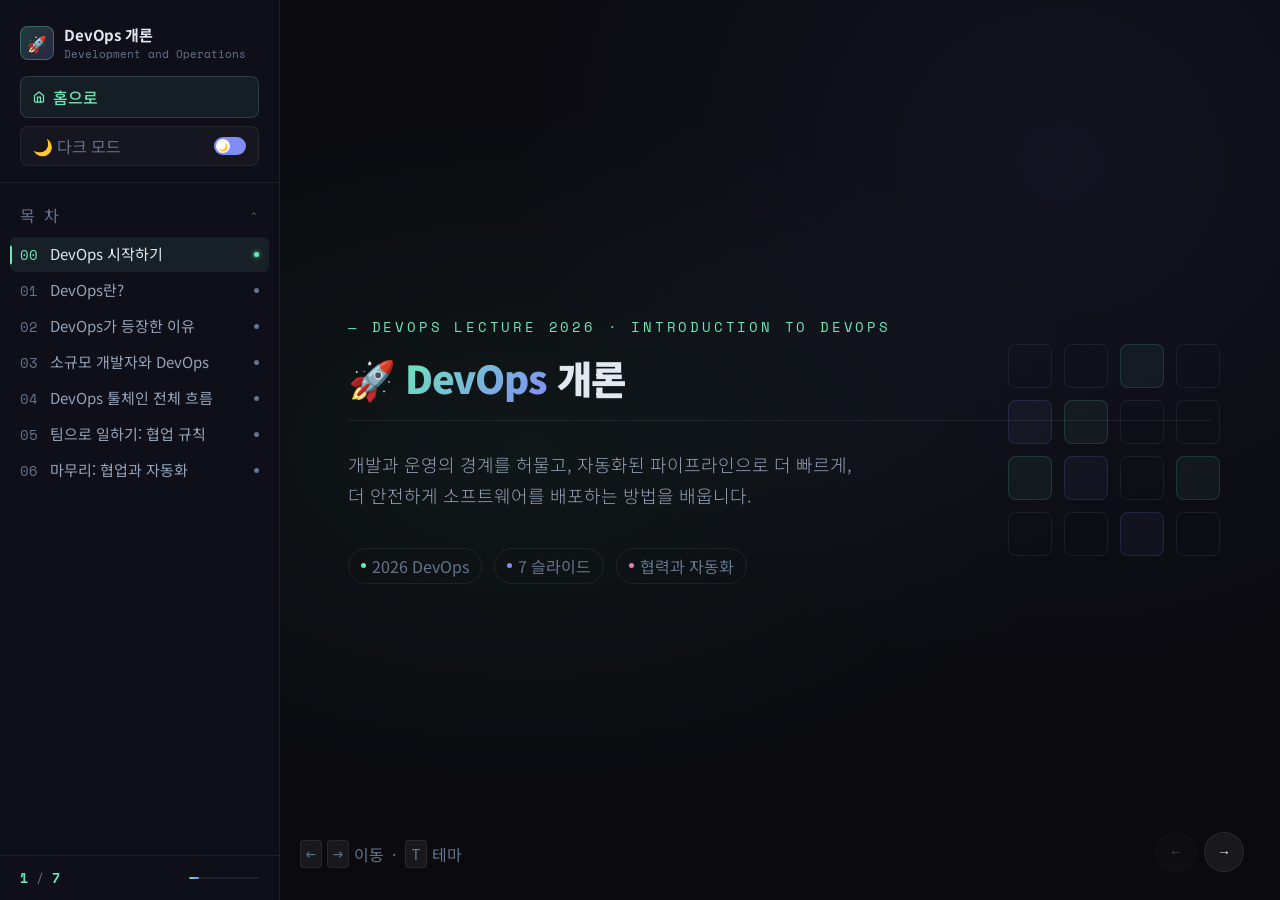
==== commit 58e0fd00: "Improve lecture navigation and Linux slides" ====
--- a/lecture_note/devops.html
+++ b/lecture_note/devops.html
@@ -199,6 +199,24 @@
     text-transform: uppercase;
   }
 
+  .toc-label {
+    width: 100%;
+    display: flex;
+    align-items: center;
+    justify-content: space-between;
+    background: transparent;
+    border: 0;
+    cursor: pointer;
+    text-align: left;
+  }
+  .toc-label:hover { color: var(--text); }
+  .toc-toggle-icon {
+    font-size: 14px;
+    transition: transform 0.2s ease;
+  }
+  .toc-label[aria-expanded="false"] .toc-toggle-icon { transform: rotate(180deg); }
+  .toc-list.toc-collapsed { display: none; }
+
   .toc-list {
     flex: 1;
     overflow-y: auto;
@@ -1236,7 +1254,10 @@
     </div>
   </div>
 
-  <div class="toc-label">목 차</div>
+  <button class="toc-label" id="tocToggle" type="button" aria-expanded="true" aria-controls="tocList" onclick="toggleToc()">
+    <span>목 차</span>
+    <span class="toc-toggle-icon" aria-hidden="true">⌃</span>
+  </button>
   <div class="toc-list" id="tocList"></div>
 
   <div class="sidebar-footer">
@@ -1591,6 +1612,12 @@
     document.body.classList.toggle('sidebar-open');
   }
 
+  function toggleToc() {
+    const toggle = document.getElementById('tocToggle');
+    const collapsed = tocList.classList.toggle('toc-collapsed');
+    toggle.setAttribute('aria-expanded', String(!collapsed));
+  }
+
   // Theme with localStorage persistence
   let isDark = localStorage.getItem('devops-theme') !== 'light';
   function applyTheme() {
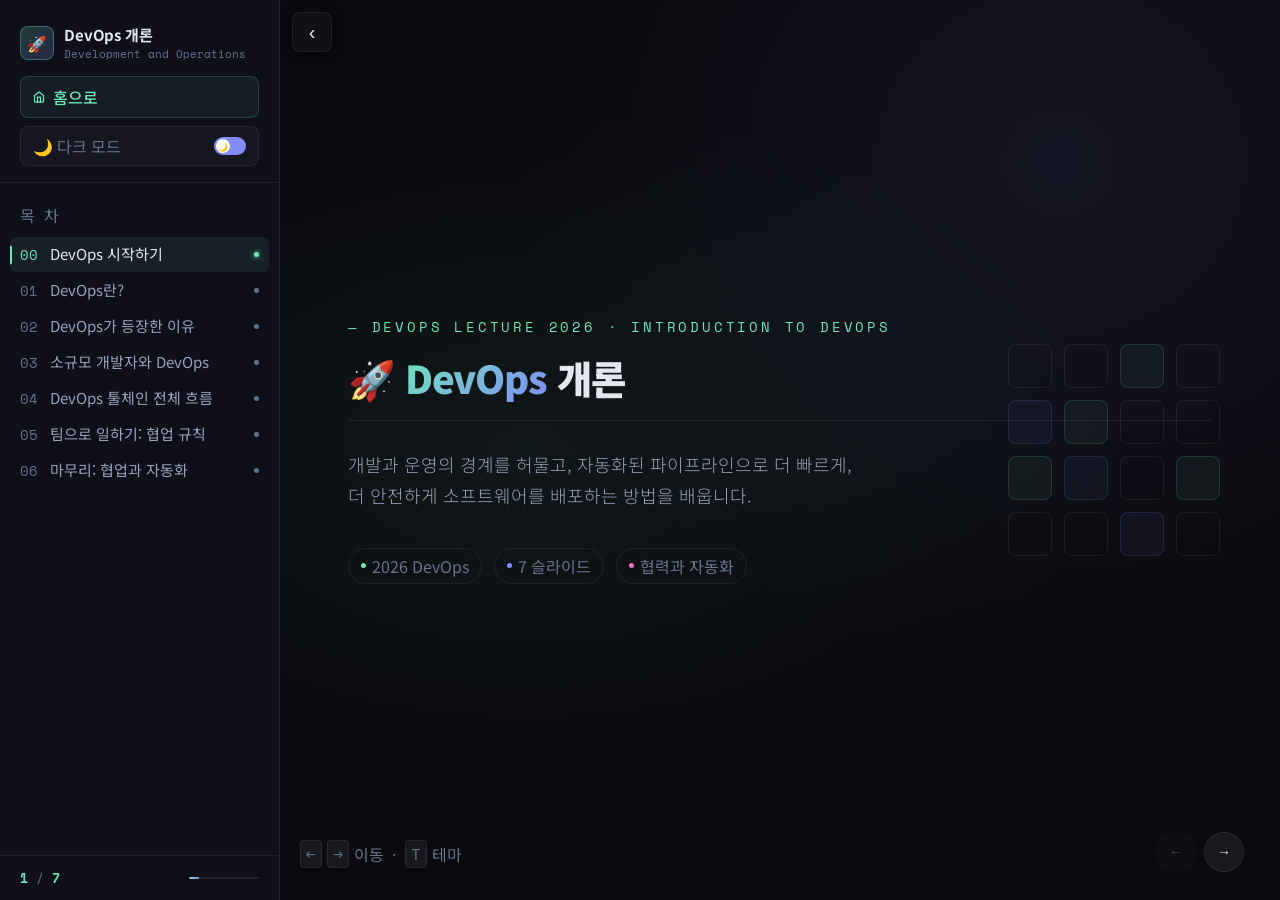
==== commit 0d28d282: "Fix collapsible lecture sidebars and restore Linux TOC" ====
--- a/lecture_note/devops.html
+++ b/lecture_note/devops.html
@@ -1181,9 +1181,9 @@
 
   /* ── MOBILE ── */
   .menu-toggle {
-    display: none;
+    display: flex;
     position: fixed;
-    top: 12px; left: 12px;
+    top: 12px; left: calc(var(--sidebar-w) + 12px);
     z-index: 300;
     width: 40px; height: 40px;
     border-radius: 8px;
@@ -1196,6 +1196,16 @@
     box-shadow: 0 2px 12px rgba(0,0,0,0.3);
     backdrop-filter: blur(8px);
   }
+  @media (min-width: 769px) {
+    body.sidebar-collapsed #sidebar {
+      width: 0;
+      min-width: 0;
+      overflow: hidden;
+      border-right: 0;
+    }
+    body.sidebar-collapsed .menu-toggle { left: 12px; }
+    #sidebar, .menu-toggle { transition: width 0.3s ease, min-width 0.3s ease, left 0.3s ease; }
+  }
   .sidebar-overlay {
     display: none;
     position: fixed;
@@ -1204,7 +1214,7 @@
     z-index: 150;
   }
   @media (max-width: 768px) {
-    .menu-toggle { display: flex; }
+    .menu-toggle { display: flex; left: 12px; }
     #sidebar {
       position: fixed;
       left: 0; top: 0;
@@ -1229,7 +1239,7 @@
 </head>
 <body>
 
-<button class="menu-toggle" onclick="toggleSidebar()" aria-label="메뉴 열기">☰</button>
+<button class="menu-toggle" onclick="toggleSidebar()" aria-label="좌측 패널 접기" aria-controls="sidebar" aria-expanded="true">‹</button>
 <div class="sidebar-overlay" onclick="toggleSidebar()"></div>
 
 <!-- ── SIDEBAR ── -->
@@ -1254,10 +1264,7 @@
     </div>
   </div>
 
-  <button class="toc-label" id="tocToggle" type="button" aria-expanded="true" aria-controls="tocList" onclick="toggleToc()">
-    <span>목 차</span>
-    <span class="toc-toggle-icon" aria-hidden="true">⌃</span>
-  </button>
+  <div class="toc-label">목 차</div>
   <div class="toc-list" id="tocList"></div>
 
   <div class="sidebar-footer">
@@ -1603,20 +1610,31 @@
     document.getElementById('btnPrev').disabled = current === 0;
     document.getElementById('btnNext').disabled = current === slides.length - 1;
 
-    if (window.innerWidth <= 768) document.body.classList.remove('sidebar-open');
+    if (window.innerWidth <= 768) {
+      document.body.classList.remove('sidebar-open');
+      setSidebarToggle(false);
+    }
   }
 
   function navigate(dir) { goSlide(current + dir); }
 
+  function setSidebarToggle(isOpen) {
+    const toggle = document.querySelector('.menu-toggle');
+    toggle.setAttribute('aria-expanded', String(isOpen));
+    toggle.setAttribute('aria-label', isOpen ? '좌측 패널 접기' : '좌측 패널 열기');
+    toggle.textContent = isOpen ? '‹' : '☰';
+  }
+
   function toggleSidebar() {
-    document.body.classList.toggle('sidebar-open');
-  }
-
-  function toggleToc() {
-    const toggle = document.getElementById('tocToggle');
-    const collapsed = tocList.classList.toggle('toc-collapsed');
-    toggle.setAttribute('aria-expanded', String(!collapsed));
-  }
+    const isMobile = window.matchMedia('(max-width: 768px)').matches;
+    const isOpen = isMobile
+      ? document.body.classList.toggle('sidebar-open')
+      : !document.body.classList.toggle('sidebar-collapsed');
+    setSidebarToggle(isOpen);
+  }
+
+  setSidebarToggle(!window.matchMedia('(max-width: 768px)').matches);
+
 
   // Theme with localStorage persistence
   let isDark = localStorage.getItem('devops-theme') !== 'light';
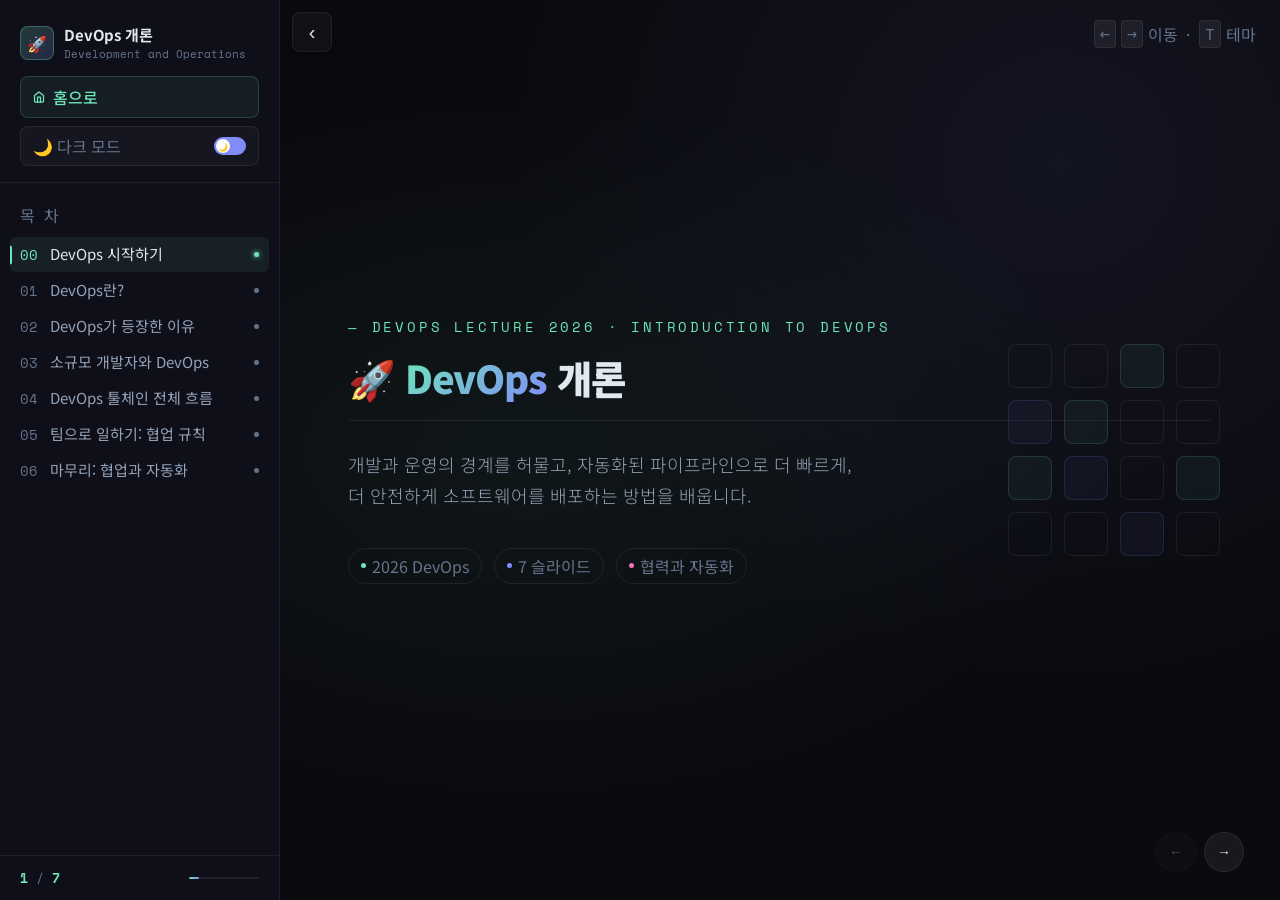
==== commit 5dda4a4a: "style: move lecture keyboard hints to top right" ====
--- a/lecture_note/devops.html
+++ b/lecture_note/devops.html
@@ -856,7 +856,7 @@
 
   .key-hint {
     position: fixed;
-    bottom: 32px; left: calc(var(--sidebar-w) + 20px);
+    top: 20px; right: 24px;
     font-family: 'Noto Sans KR', sans-serif;
     font-size: 16px;
     color: var(--text-muted);
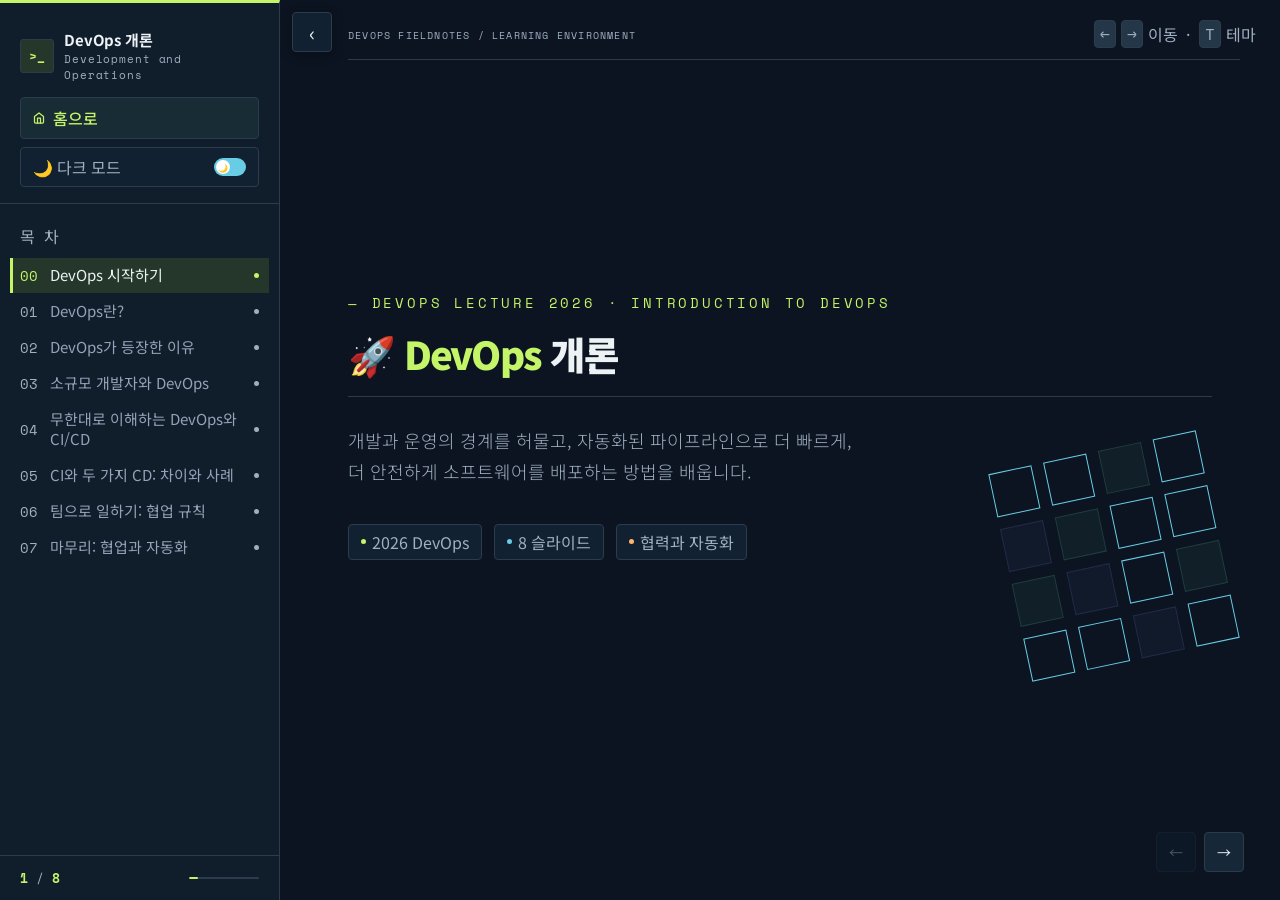
==== commit c277ea3c: "feat: refresh lecture design and expand DevOps Kubernetes lessons" ====
--- a/lecture_note/devops.html
+++ b/lecture_note/devops.html
@@ -1236,6 +1236,11 @@
     .nav-btn { width: 44px; height: 44px; font-size: 16px; }
   }
 </style>
+<script defer src="../assets/analytics-config.js"></script>
+<script defer src="../assets/analytics.js"></script>
+<link rel="stylesheet" href="../assets/devops-design.css">
+<link rel="stylesheet" href="../assets/devops-cycle.css">
+<link rel="icon" type="image/svg+xml" href="../assets/favicon.svg">
 </head>
 <body>
 
@@ -1246,7 +1251,7 @@
 <nav id="sidebar">
   <div class="sidebar-header">
     <div class="sidebar-brand">
-      <div class="brand-icon">🚀</div>
+      <div class="brand-icon">&gt;_</div>
       <div>
         <div class="brand-text">DevOps 개론</div>
         <div class="brand-sub">Development and Operations</div>
@@ -1283,7 +1288,7 @@
     <p class="subtitle">개발과 운영의 경계를 허물고, 자동화된 파이프라인으로 더 빠르게, 더 안전하게 소프트웨어를 배포하는 방법을 배웁니다.</p>
     <div class="meta-row">
       <div class="meta-chip"><span class="dot"></span> 2026 DevOps</div>
-      <div class="meta-chip"><span class="dot" style="background:var(--accent2)"></span> 7 슬라이드</div>
+      <div class="meta-chip"><span class="dot" style="background:var(--accent2)"></span> 8 슬라이드</div>
       <div class="meta-chip"><span class="dot" style="background:var(--accent3)"></span> 협력과 자동화</div>
     </div>
     <div class="deco-grid">
@@ -1367,7 +1372,7 @@
                 </div>
                 <div class="highlight-box" style="flex: 1; min-width: 260px; margin: 0;">
                     <h3>🤖 자동화된 파이프라인</h3>
-                    <p>코드 변경 → 테스트 → 배포까지 전 과정을 <strong>자동화</strong>하여 인적 실수를 줄입니다.</p>
+                    <p>코드 변경의 빌드·테스트와 반복되는 배포 작업을 <strong>자동화</strong>하여 인적 실수를 줄입니다. 운영 배포의 승인 여부는 팀 정책에 따라 정합니다.</p>
                 </div>
                 <div class="highlight-box" style="flex: 1; min-width: 260px; margin: 0;">
                     <h3>📦 환경의 일관성</h3>
@@ -1403,7 +1408,7 @@
             <div style="display: flex; flex-wrap: wrap; gap: 10px; margin-top: 10px;">
                 <div class="highlight-box" style="flex: 1; min-width: 260px; margin: 0; padding: 12px 18px;">
                     <h3 style="margin-bottom: 4px;">🔄 자동화 파이프라인</h3>
-                    <p style="font-size: 15px; margin-bottom: 0;">코드를 Push하면 <strong>자동으로 빌드·테스트·배포</strong>가 이루어지도록 구성합니다. 혼자서도 실수 없이 빠른 릴리즈가 가능해집니다.</p>
+                    <p style="font-size: 15px; margin-bottom: 0;">반복 작업을 자동화하면 혼자서도 변경을 일관되게 검증하고 배포할 수 있습니다. 다음 슬라이드에서 <strong>CI/CD의 역할과 운영 배포 승인 차이</strong>를 살펴봅니다.</p>
                 </div>
                 <div class="highlight-box" style="flex: 1; min-width: 260px; margin: 0; padding: 12px 18px;">
                     <h3 style="margin-bottom: 4px;">📋 체계적인 관리</h3>
@@ -1415,58 +1420,102 @@
                 <p>💡 소규모 개발자일수록 DevOps의 <strong>자동화</strong>가 더 중요합니다. 인원이 적기 때문에 반복적인 수동 작업을 줄여야 <span class="keyword">개발에 집중</span>할 수 있습니다.</p>
             </div>
   </section>
-  <!-- 4. DevOps 툴체인 전체 흐름 -->
-  <section class="slide" data-title="DevOps 툴체인 전체 흐름">
-    <div class="slide-label">04 — 전체 프로세스</div>
-    <h1>🔗 DevOps 툴체인 전체 흐름</h1>
-    <p>이제부터 배울 도구들이 DevOps 파이프라인에서 어떤 역할을 하는지 전체 그림을 먼저 봅시다.</p>
-
-    <div class="timeline" style="margin-top: 24px;">
-      <div class="tl-item">
-        <div class="tl-year">1단계 / CODE</div>
-        <div class="tl-title" style="display:flex; align-items:center; gap:8px;">
-          <span style="font-size:28px;">📝</span> <span style="color: var(--accent2);">코딩 (Code)</span>
-        </div>
-        <div class="tl-desc">
-          개발자가 코드를 작성하고 <span class="keyword">Git</span>으로 버전을 관리. <span class="keyword">GitHub</span>에 Push하여 같이 일하는 사람들과 공유.
-        </div>
+  <!-- 4. DevOps lifecycle: replaces the one-way toolchain overview. -->
+  <section class="slide cycle-slide" data-title="무한대로 이해하는 DevOps와 CI/CD" id="devops-cycle">
+    <div class="slide-label">04 — DevOps의 피드백 순환</div>
+    <h1>♾️ 무한대 모양으로 이해하는 DevOps와 CI/CD</h1>
+    <p>무한대(∞) 모양은 <strong>개발과 운영이 계속 연결되는 순환</strong>을 나타냅니다. 배포가 끝이 아니라, 운영에서 얻은 결과와 사용자 의견이 다음 개발 계획으로 돌아옵니다.</p>
+    <p><strong>왜 필요할까요?</strong> 테스트만으로 실제 사용 환경의 모든 문제를 알 수는 없습니다. 운영 결과를 함께 살피고 작은 개선을 반복해야 사용자에게 필요한 서비스를 더 안정적으로 제공할 수 있습니다.</p>
+
+    <figure class="cycle-figure">
+      <span class="cycle-mobile-hint" id="cycle-scroll-hint">↔ 도식을 좌우로 밀어 확인하세요. 아래에는 같은 순서의 단계별 설명이 있습니다.</span>
+      <div class="cycle-scroll" tabindex="0" role="region" aria-label="DevOps 무한대 순환 도식, 가로 스크롤 가능">
+        <svg class="cycle-svg" viewBox="0 0 900 430" role="img" aria-labelledby="cycle-title cycle-desc">
+          <title id="cycle-title">DevOps 무한대 순환과 CI/CD의 주요 구간</title>
+          <desc id="cycle-desc">1 Plan에서 왼쪽 고리의 2 Code, 3 Build, 4 Test를 지나 오른쪽 고리의 5 Release, 6 Deploy, 7 Operate, 8 Monitor로 진행한 뒤 Plan으로 돌아옵니다. CI는 Code, Build, Test 중심이며 CD는 검증 이후 Release, Deploy 중심입니다. 교차점은 별도 단계가 아닙니다.</desc>
+          <defs>
+            <marker id="cycle-ci-arrow" viewBox="0 0 10 10" refX="9" refY="5" markerWidth="7" markerHeight="7" orient="auto-start-reverse"><path d="M0 0L10 5L0 10Z" fill="var(--accent)"/></marker>
+            <marker id="cycle-cd-arrow" viewBox="0 0 10 10" refX="9" refY="5" markerWidth="7" markerHeight="7" orient="auto-start-reverse"><path d="M0 0L10 5L0 10Z" fill="var(--accent2)"/></marker>
+            <marker id="cycle-feedback-arrow" viewBox="0 0 10 10" refX="9" refY="5" markerWidth="7" markerHeight="7" orient="auto-start-reverse"><path d="M0 0L10 5L0 10Z" fill="var(--accent3)"/></marker>
+          </defs>
+          <!-- Each directed segment ends before the next node; the crossing is not a junction. -->
+          <path class="route ci" d="M184 98 Q96 103 86 186" marker-end="url(#cycle-ci-arrow)"/>
+          <path class="route ci" d="M86 244 Q97 328 184 334" marker-end="url(#cycle-ci-arrow)"/>
+          <path class="route ci" d="M322 334 Q365 327 388 292" marker-end="url(#cycle-ci-arrow)"/>
+          <path class="route cd" d="M430 240 Q490 150 562 121" marker-end="url(#cycle-cd-arrow)"/>
+          <path class="route cd" d="M710 98 Q800 103 813 186" marker-end="url(#cycle-cd-arrow)"/>
+          <path class="route feedback" d="M813 244 Q800 328 710 334" marker-end="url(#cycle-feedback-arrow)"/>
+          <path class="route feedback" d="M568 334 Q526 327 501 292" marker-end="url(#cycle-feedback-arrow)"/>
+          <path d="M510 240 Q420 150 322 121" fill="none" stroke="var(--card-bg)" stroke-width="13"/>
+          <path class="route feedback" d="M510 240 Q420 150 322 121" marker-end="url(#cycle-feedback-arrow)"/>
+          <rect class="node feedback" x="184" y="72" width="138" height="52" rx="5"/><text x="253" y="104">01 Plan</text>
+          <rect class="node ci" x="18" y="189" width="138" height="52" rx="5"/><text x="87" y="221">02 Code</text>
+          <rect class="node ci" x="184" y="308" width="138" height="52" rx="5"/><text x="253" y="340">03 Build</text>
+          <rect class="node ci" x="330" y="240" width="138" height="52" rx="5"/><text x="399" y="272">04 Test</text>
+          <rect class="node cd" x="568" y="72" width="142" height="52" rx="5"/><text x="639" y="104">05 Release</text>
+          <rect class="node cd" x="744" y="189" width="138" height="52" rx="5"/><text x="813" y="221">06 Deploy</text>
+          <rect class="node feedback" x="568" y="308" width="142" height="52" rx="5"/><text x="639" y="340">07 Operate</text>
+          <rect class="node feedback" x="476" y="240" width="146" height="52" rx="5"/><text x="549" y="272">08 Monitor</text>
+          <text class="ci-label" x="248" y="202">CI</text><text class="scope" x="248" y="224">Code · Build · Test</text>
+          <text class="cd-label" x="649" y="180">CD</text><text class="scope" x="649" y="202">Release · Deploy</text>
+          <text class="scope feedback-label" x="450" y="30">운영 결과 → 다음 계획 / 지속적인 피드백</text>
+          <text class="scope" x="450" y="400">번호와 화살표를 따라 01 → 08 → 01로 순환합니다.</text>
+        </svg>
       </div>
-
-      <div class="tl-item">
-        <div class="tl-year">2단계 / BUILD & TEST</div>
-        <div class="tl-title" style="display:flex; align-items:center; gap:8px;">
-          <span style="font-size:28px;">🔨</span> <span style="color: var(--accent2);">빌드 & 테스트 (Build & Test)</span>
-        </div>
-        <div class="tl-desc">
-          <span class="keyword">Jenkins</span>가 코드 변경을 감지하여 자동으로 빌드 및 테스트 실행. 문제 발생 시 즉시 알림.
-        </div>
-      </div>
-
-      <div class="tl-item">
-        <div class="tl-year">3단계 / PACKAGE</div>
-        <div class="tl-title" style="display:flex; align-items:center; gap:8px;">
-          <span style="font-size:28px;">📦</span> <span style="color: var(--accent2);">패키징 (Package)</span>
-        </div>
-        <div class="tl-desc">
-          테스트를 통과한 코드를 <span class="keyword">Docker</span>로 컨테이너 이미지로 만들어 어디서든 동일하게 실행 가능하게 포장.
-        </div>
-      </div>
-
-      <div class="tl-item">
-        <div class="tl-year">4단계 / DEPLOY & OPERATE</div>
-        <div class="tl-title" style="display:flex; align-items:center; gap:8px;">
-          <span style="font-size:28px;">🌐</span> <span style="color: var(--accent2);">배포 & 운영 (Deploy & Operate)</span>
-        </div>
-        <div class="tl-desc">
-          <span class="keyword">Kubernetes</span>가 컨테이너를 서버 클러스터에 자동 배포·스케일링·자가복구하며 안정적으로 운영.
-        </div>
-      </div>
+      <figcaption class="cycle-caption">단계 명칭과 구분은 <strong>대표적인 설명 예시이며 절대적인 표준은 아닙니다.</strong> CI는 Code → Build → Test, CD는 검증 이후 Release → Deploy를 중심으로 표시했습니다. 실제 CD에는 추가 테스트와 환경별 검증도 포함되며, 피드백은 모든 단계에서 일어납니다.</figcaption>
+    </figure>
+
+    <h2>각 단계에서는 무엇을 하나요?</h2>
+    <ol class="cycle-steps">
+      <li><strong>01 Plan · 계획</strong>사용자 의견과 운영 지표를 바탕으로 해결할 문제와 우선순위를 정합니다.</li>
+      <li><strong>02 Code · 코드 작성</strong>작은 변경을 작성하고 Git·GitHub에서 리뷰하며 공유 코드에 자주 통합합니다.</li>
+      <li><strong>03 Build · 빌드</strong>소스와 의존성을 실행 가능한 산출물이나 Docker 이미지로 만듭니다.</li>
+      <li><strong>04 Test · 테스트</strong>자동 테스트로 변경이 요구사항을 충족하고 기존 기능을 깨뜨리지 않는지 확인합니다.</li>
+      <li><strong>05 Release · 릴리스 준비</strong>검증된 버전과 배포 산출물을 확정하고 배포 가능한 상태로 준비합니다.</li>
+      <li><strong>06 Deploy · 배포</strong>준비한 버전을 스테이징이나 운영 환경에 반영합니다.</li>
+      <li><strong>07 Operate · 운영</strong>서비스를 유지하며 장애 대응, 용량 조정, 설정 관리 등을 수행합니다.</li>
+      <li><strong>08 Monitor · 관찰</strong>로그·지표·알림과 사용자 반응을 살펴 개선할 문제를 Plan으로 전달합니다.</li>
+    </ol>
+    <p>도구의 예로 Git·GitHub는 코드 협업, Jenkins는 빌드·테스트·배포 자동화, Docker는 이미지 생성, Kubernetes는 배포·운영에 활용할 수 있습니다. <strong>도구 하나가 여러 단계에 걸쳐 쓰일 수 있습니다.</strong></p>
+    <div class="highlight-box"><h3>📌 핵심 정리</h3><p><strong>무한대 전체는 DevOps의 피드백 순환</strong>입니다. CI/CD는 그 안에서 변경을 빠르고 일관되게 검증·전달하도록 돕는 핵심 실천이며, 협업과 운영 피드백까지 포함하는 DevOps 전체와 같지는 않습니다.</p></div>
+    <p class="cycle-sources">참고: <a href="https://www.atlassian.com/devops" target="_blank" rel="noopener noreferrer">Atlassian — DevOps 수명주기와 피드백</a> · <a href="https://docs.github.com/en/actions/get-started/continuous-integration" target="_blank" rel="noopener noreferrer">GitHub — Continuous integration</a></p>
+  </section>
+
+  <section class="slide cycle-slide" data-title="CI와 두 가지 CD: 차이와 사례" id="ci-cd-practices">
+    <div class="slide-label">05 — CI와 두 가지 CD</div>
+    <h1>🔄 CI와 CD는 무엇이 다를까요?</h1>
+    <p><strong>CI(Continuous Integration, 지속적 통합)</strong>는 코드 변경을 공유 코드베이스에 자주 통합하고, <strong>자동 빌드·테스트로 검증</strong>하는 과정입니다. 작은 변경을 자주 확인하면 충돌과 오류를 일찍 발견하고 원인을 좁히기 쉽습니다.</p>
+    <p><strong>CD</strong>는 문맥에 따라 <strong>Continuous Delivery(지속적 전달)</strong> 또는 <strong>Continuous Deployment(지속적 배포)</strong>를 뜻합니다. 둘 다 반복 가능한 배포 자동화를 활용하지만, <strong>운영 배포를 시작하는 조건</strong>이 다릅니다.</p>
+    <span class="cycle-mobile-hint">↔ 표를 좌우로 밀어 세 가지 실천을 비교하세요.</span>
+    <div class="cycle-table-scroll" tabindex="0" role="region" aria-label="CI, Continuous Delivery, Continuous Deployment 비교표">
+      <table class="cycle-table">
+        <thead><tr><th scope="col">구분</th><th scope="col">CI</th><th scope="col">Continuous Delivery</th><th scope="col">Continuous Deployment</th></tr></thead>
+        <tbody>
+          <tr><th scope="row">목표</th><td>변경을 자주 통합하고 오류를 조기에 발견</td><td>검증된 변경을 언제든 배포 가능한 상태로 유지</td><td>검증을 통과한 변경을 운영까지 자동 배포</td></tr>
+          <tr><th scope="row">주요 활동</th><td>코드 통합 → 자동 빌드·테스트</td><td>CI 이후 추가 검증 → 릴리스 준비 → 배포 가능한 산출물 유지</td><td>CI와 추가 검증 → 운영 배포까지 자동 실행</td></tr>
+          <tr><th scope="row">운영 배포</th><td>CI 자체가 운영 배포를 뜻하지 않음</td><td>사람의 승인이나 배포 시점 결정 단계가 있을 수 있음</td><td>각 변경에 대한 별도 수동 승인 없이 검증 통과 시 자동 배포</td></tr>
+          <tr><th scope="row">간단한 예</th><td>수정 코드를 통합할 때 빌드와 테스트 실행</td><td>검증된 버전을 준비하고 담당자 승인 후 배포 작업 실행</td><td>검증된 버전을 파이프라인이 곧바로 운영에 배포</td></tr>
+        </tbody>
+      </table>
     </div>
+    <p class="cycle-caption">팀의 위험 관리·권한·환경 정책에 따라 승인 여부와 배포 대상이 달라집니다. Delivery의 승인은 배포 명령을 모두 손으로 실행한다는 뜻이 아닙니다. 두 CD는 폐기된 방식과 최신 방식의 구분도 아닙니다.</p>
+
+    <h2>예시: 검색 기능을 개선했는데 응답이 느려졌다면?</h2>
+    <ol class="cycle-example" aria-label="코드 수정부터 운영 피드백을 통한 개선까지">
+      <li><strong>1. 코드 수정</strong>검색 기능을 수정하고 공유 코드에 통합합니다.</li>
+      <li><strong>2. 자동 테스트</strong>빌드와 기능 테스트를 실행해 변경을 검증합니다.</li>
+      <li><strong>3. 배포</strong>Delivery라면 승인 후, Deployment라면 검증 통과 후 자동 배포합니다.</li>
+      <li><strong>4. 문제 발견</strong>모니터링에서 실제 트래픽의 응답 시간 증가를 발견합니다.</li>
+      <li><strong>5. 개선 ↺ Plan</strong>원인을 조사하고 쿼리 개선과 성능 테스트 추가를 다음 작업으로 계획합니다.</li>
+    </ol>
+    <p>자동 테스트를 통과해도 운영의 모든 문제가 사라지지는 않습니다. 발견한 문제를 다음 계획과 테스트에 반영하면서 같은 순환을 반복합니다.</p>
+    <div class="highlight-box"><h3>📌 핵심 정리</h3><p><strong>CI는 자주 통합하고 검증하기, Delivery는 언제든 배포할 준비 유지하기, Deployment는 검증된 변경을 운영까지 자동 배포하기</strong>입니다. 여기에 운영 결과를 다음 개발로 돌려주는 협업이 연결되어 DevOps의 순환을 이룹니다.</p></div>
+    <p class="cycle-sources">참고: <a href="https://docs.github.com/en/actions/get-started/continuous-integration" target="_blank" rel="noopener noreferrer">GitHub — CI의 개념</a> · <a href="https://docs.aws.amazon.com/prescriptive-guidance/latest/strategy-cicd-litmus/understanding-cicd.html" target="_blank" rel="noopener noreferrer">AWS — CI/CD와 운영 배포 승인 차이</a></p>
   </section>
-  
-  <!-- 5. 팀으로 일하기: 협업 규칙 -->
+
+  <!-- 6. 팀으로 일하기: 협업 규칙 -->
   <section class="slide" data-title="팀으로 일하기: 협업 규칙">
-    <div class="slide-label">05 — 협업을 위한 규칙</div>
+    <div class="slide-label">06 — 협업을 위한 규칙</div>
     <h1>🤝 팀으로 일하기: 협업 규칙</h1>
             <p>같이 일하는 사람들과 미리 규칙을 정해두는 것이 중요합니다. 규칙 없이 협업하면 충돌과 혼란이 생깁니다.</p>
 
@@ -1519,9 +1568,9 @@
             </div>
   </section>
 
-  <!-- 6. 마무리: 협업과 자동화 -->
+  <!-- 7. 마무리: 협업과 자동화 -->
   <section class="slide" data-title="마무리: 협업과 자동화">
-    <div class="slide-label">06 — 마무리</div>
+    <div class="slide-label">07 — 마무리</div>
     <h1>🤝 협업과 자동화: DevOps의 본질</h1>
     
     <div class="split-layout" style="margin-top: 40px; align-items: stretch;">
@@ -1722,6 +1771,5 @@
 
   goSlide(0);
 </script>
-<script defer src='https://static.cloudflareinsights.com/beacon.min.js' data-cf-beacon='{"token": "403d66d8aa9e4d8e9c2370d257f0c9b6"}'></script>
 </body>
 </html>
--- a/assets/devops-design.css
+++ b/assets/devops-design.css
@@ -0,0 +1,125 @@
+/* Shared visual system: DevOps Fieldnotes / infrastructure blueprint. */
+:root {
+  --bg: #0b1420; --sidebar-bg: #101d2b; --accent: #c4f467;
+  --accent2: #68cce5; --accent3: #ffb66c; --text: #edf2f5;
+  --text-muted: #a0b0c1; --border: #2c3c4c; --card-bg: #122131;
+  --card-hover-bg: #192e40; --toc-hover: #1a3040; --toc-active: #24372a;
+  --stat-bg: #142536; --bar-track: #283b49; --kbd-bg: #243748;
+  --nav-bg: #162737; --code-bg: #080f18; --code-text: #e1edf3;
+  --highlight-bg: #182b27; --highlight-border: #668544;
+  --table-header: #1a3040; --table-row-alt: #122332; --table-border: #344657;
+  --shadow: none;
+}
+html.light {
+  --bg: #eef2f3; --sidebar-bg: #e2e9ec; --accent: #426719;
+  --accent2: #146b87; --accent3: #9c4c10; --text: #142b3d;
+  --text-muted: #526575; --border: #bdccd3; --card-bg: #f9fbfc;
+  --card-hover-bg: #fff; --toc-hover: #d4e1e7; --toc-active: #dce8cc;
+  --stat-bg: #e4ecef; --bar-track: #c5d2d9; --kbd-bg: #d5e0e5;
+  --nav-bg: #f9fbfc; --highlight-bg: #e4ecd9; --highlight-border: #819c60;
+  --table-header: #dce7ec; --table-row-alt: #eaf0f3; --table-border: #bacbd3;
+  --shadow: none;
+}
+body, html.light body {
+  background: var(--bg);
+}
+button, a, [role=button] { -webkit-tap-highlight-color: transparent; }
+:focus-visible { outline: 2px solid var(--accent2); outline-offset: 4px; }
+button { font: inherit; color: inherit; }
+.theme-toggle, .shortcut-item, .home-btn, .nav-btn, .menu-toggle, .meta-chip, .contact-modal, .contact-item { border-radius: 4px; }
+.theme-toggle, .shortcut-item { backdrop-filter: none; }
+.toggle-track, html.light .toggle-track { background: var(--accent2); }
+.portal .container { max-width: 1320px; padding: 122px 48px 40px; }
+.portal .top-bar { padding: 19px 48px; border-bottom: 1px solid var(--border); background: var(--bg); gap: 24px; }
+.ops-brand { display:flex; align-items:center; gap:12px; text-decoration:none; color:var(--text); font:700 14px 'Space Mono',monospace; letter-spacing:-.5px; }
+.ops-mark { background:var(--accent); color:var(--bg); padding:6px 8px; font-weight:700; }
+.portal .nav-controls { gap:10px; }
+.portal .theme-label { font-size:12px; }
+.portal .hero { display:grid; grid-template-columns:1.2fr 1fr; text-align:left; gap:48px; align-items:center; margin-bottom:54px; }
+.portal .hero-badge { font-size:11px; letter-spacing:.14em; margin-bottom:24px; }
+.portal .hero h1 { font-size:clamp(44px,5.5vw,76px); line-height:1.06; letter-spacing:-.065em; margin-bottom:24px; }
+.portal .hero h1 em, .slide-home h1 em { background:none; -webkit-text-fill-color:var(--accent); color:var(--accent); }
+.portal .hero p { margin:0; font-size:15px; line-height:1.9; font-weight:400; }
+.hero-actions { display:flex; align-items:center; gap:22px; margin-top:28px; flex-wrap:wrap; }
+.start-link { padding:12px 18px; background:var(--accent); color:var(--bg); font-size:13px; font-weight:700; text-decoration:none; border:1px solid var(--accent); }
+.hero-meta { font:11px 'Space Mono',monospace; color:var(--text-muted); }
+.pipeline { background:var(--card-bg); border:1px solid var(--border); position:relative; }
+.pipeline-head { padding:14px 20px; border-bottom:1px solid var(--border); display:flex; justify-content:space-between; font:10px 'Space Mono',monospace; color:var(--text-muted); letter-spacing:.08em; }
+.pipeline-head span:last-child { color:var(--accent); }
+.pipeline-body { padding:26px; }
+.pipeline-caption { color:var(--text-muted); font:11px 'Space Mono',monospace; margin-bottom:22px; }
+.pipeline-stages { display:grid; grid-template-columns:repeat(3,1fr); gap:14px; }
+.pipeline-stage { border-top:2px solid var(--accent); padding-top:14px; position:relative; }
+.pipeline-stage:not(:last-child)::after { content:'→'; position:absolute; right:-12px; top:27px; color:var(--text-muted); }
+.pipeline-stage small { display:block; color:var(--accent); font:10px 'Space Mono',monospace; margin-bottom:10px; }
+.pipeline-stage strong { font:700 17px 'Space Mono',monospace; }
+.pipeline-stage span { display:block; color:var(--text-muted); font-size:11px; margin-top:9px; line-height:1.8; }
+.pipeline-foot { margin-top:27px; border:1px dashed var(--border); padding:12px; color:var(--accent2); font:11px 'Space Mono',monospace; text-align:center; }
+.portal .courses-grid { grid-template-columns:repeat(3,minmax(0,1fr)); gap:16px; counter-reset:module; }
+.portal .section-header { margin:18px 0 2px; padding:0 0 14px; border-bottom:1px solid var(--border); }
+.portal .section-header::before { display:none; }
+.portal .section-header h2 { width:100%; min-width:0; font-size:15px; display:grid; grid-template-columns:32px minmax(0,1fr) auto; gap:16px; align-items:center; }
+.portal .section-header h2 .emoji { font:12px 'Space Mono',monospace; color:var(--accent); text-align:center; }
+.portal .section-title { min-width:0; line-height:1.6; word-break:keep-all; overflow-wrap:anywhere; }
+.portal .section-header .subtitle { margin-left:auto; font:10px 'Space Mono',monospace; letter-spacing:.08em; color:var(--text-muted); }
+.portal .course-card { border-radius:2px; padding:24px; display:grid; grid-template-columns:38px minmax(0,1fr); grid-template-rows:auto auto 1fr auto; column-gap:12px; counter-increment:module; box-shadow:none; }
+.portal .course-card::after { content:'MODULE / 0' counter(module); position:static; grid-column:2; grid-row:1; align-self:start; justify-self:end; padding-top:10px; font:10px 'Space Mono',monospace; color:var(--text-muted); }
+.portal .card-icon { grid-column:1; grid-row:1; }
+.portal .card-header, .portal .card-description, .portal .card-tags { grid-column:1 / -1; min-width:0; }
+.portal .card-header { gap:12px; }
+.portal .course-card::before { display:none; }
+.portal .course-card:hover { transform:translateY(-3px); border-color:var(--accent2) !important; box-shadow:0 5px 0 var(--border); }
+.portal .card-icon, html.light .portal .card-icon { width:38px; height:34px; border-radius:2px; color:var(--accent2); font:700 13px 'Space Mono',monospace; background:var(--bg); margin-bottom:22px; }
+.portal .course-card:hover .card-icon { transform:none; background:var(--bg); border-color:var(--accent2); }
+.portal .card-title { font-size:18px; }
+.portal .card-description { font-size:13px; line-height:1.85; flex:1; }
+.portal .tag { border-radius:2px; background:var(--bg); color:var(--text-muted); border:1px solid var(--border); font-size:10px; }
+.portal .footer { border-top:1px solid var(--border); text-align:left; margin-top:42px; padding-top:22px; }
+#sidebar { border-top:3px solid var(--accent); }
+.sidebar-header { padding-top:26px; }
+.brand-icon { border-radius:3px; background:var(--toc-active); border:1px solid var(--border); color:var(--accent); font:700 13px 'Space Mono',monospace; }
+.brand-sub { color:var(--text-muted); letter-spacing:.08em; }
+.home-btn { border:1px solid var(--border); }
+.toc-chapter-title { border-bottom:1px solid var(--border); border-radius:0; }
+.toc-item { border-radius:0; }
+.toc-item.active { box-shadow:inset 3px 0 var(--accent); }
+.toc-item.active .toc-dot { box-shadow:none; }
+.progress-fill { background:var(--accent); }
+.slide { padding-bottom:100px; }
+.slide-home, html.light .slide-home { background:transparent; }
+.slide-home::before { content:'DEVOPS FIELDNOTES / LEARNING ENVIRONMENT'; position:absolute; top:28px; left:68px; right:40px; padding-bottom:16px; border-bottom:1px solid var(--border); color:var(--text-muted); font:10px 'Space Mono',monospace; letter-spacing:.12em; }
+.slide-home h1 { letter-spacing:-.045em; }
+.slide-home p.subtitle, html.light .slide-home p.subtitle { color:var(--text-muted); }
+.slide-label { border-left:3px solid var(--accent); padding-left:12px; }
+.slide h2::before { background:var(--accent); border-radius:0; }
+.highlight-box { border-radius:3px; border-left:3px solid var(--accent); }
+.code-block { border-radius:3px; border-color:var(--border); box-shadow:none; }
+.code-lang-tag {
+  background:#146b87;
+  color:#fff;
+  border:1px solid #146b87;
+  border-radius:3px 0 3px 0;
+  box-shadow:none;
+}
+.meta-chip { background:var(--card-bg); border-color:var(--border); }
+.deco-grid { opacity:.25; transform:rotate(-12deg); }
+.deco-cell { border-radius:0; border-color:var(--accent2); }
+.nav-btn { background:var(--nav-bg); border-color:var(--border); }
+@media(min-width:1600px) { .slide { padding-left:90px; padding-right:90px; } .slide-home::before { left:90px; } }
+@media(max-width:1000px) { .portal .hero { gap:26px; } .portal .container { padding-left:28px; padding-right:28px; } .portal .top-bar { padding-left:28px; padding-right:28px; } .portal .top-shortcuts { display:none; } .pipeline-body { padding:20px; } }
+@media(max-width:768px) {
+  .portal .container { padding:100px 20px 28px; } .portal .top-bar { padding:16px 20px; }
+  .portal .hero { grid-template-columns:1fr; gap:32px; margin-bottom:28px; }
+  .portal .hero h1 { font-size:54px; } .portal .courses-grid { grid-template-columns:repeat(2,minmax(0,1fr)); }
+  .portal .section-header .subtitle { display:none; } .portal .section-header h2 { grid-template-columns:32px minmax(0,1fr); } .ops-brand { font-size:12px; }
+  .slide-home::before { left:24px; top:65px; font-size:8px; } .slide-home { padding-top:120px; }
+}
+@media(max-width:480px) {
+  .portal .courses-grid { grid-template-columns:1fr; } .portal .hero h1 { font-size:46px; }
+  .portal .theme-toggle { padding:8px; } .portal .toggle-track { display:none; }
+  .portal .course-card { padding:22px; } .portal .hero-badge { font-size:10px; }
+  .slide-home::before { letter-spacing:0; right:16px; }
+}
+@media(prefers-reduced-motion:reduce) {
+  *, *::before, *::after { animation-duration:.01ms !important; animation-delay:0s !important; transition-duration:.01ms !important; scroll-behavior:auto !important; }
+}
--- a/assets/devops-cycle.css
+++ b/assets/devops-cycle.css
@@ -0,0 +1,38 @@
+/* Scoped to the DevOps introduction's lifecycle and CI/CD slides. */
+.cycle-slide { min-width: 0; overflow-x: hidden; }
+.cycle-slide > * { flex-shrink: 0; }
+.cycle-slide .cycle-figure { margin: 20px 0; }
+.cycle-scroll, .cycle-table-scroll { max-width: 100%; overflow-x: auto; border: 1px solid var(--border); border-radius: 4px; }
+.cycle-scroll { background: var(--card-bg); }
+.cycle-svg { display: block; width: 100%; min-width: 760px; height: auto; }
+.cycle-svg .route { fill: none; stroke-width: 3; }
+.cycle-svg .node { fill: var(--bg); stroke-width: 2; }
+.cycle-svg text { fill: var(--text); font: 16px 'Space Mono', monospace; text-anchor: middle; }
+.cycle-svg .scope { font: 14px 'Noto Sans KR', sans-serif; fill: var(--text-muted); }
+.cycle-svg .ci { stroke: var(--accent); }
+.cycle-svg .cd { stroke: var(--accent2); }
+.cycle-svg .feedback { stroke: var(--accent3); }
+.cycle-svg .ci-label { fill: var(--accent); }
+.cycle-svg .cd-label { fill: var(--accent2); }
+.cycle-svg .feedback-label { fill: var(--accent3); }
+.cycle-slide .cycle-caption, .cycle-slide .cycle-sources { font-size: 14px; line-height: 1.8; color: var(--text-muted); margin-top: 12px; }
+.cycle-sources a { color: var(--accent2); text-underline-offset: 3px; overflow-wrap: anywhere; }
+.cycle-steps { list-style: none; display: grid; grid-template-columns: repeat(2, minmax(0, 1fr)); gap: 10px; padding: 0 !important; margin: 16px 0 !important; }
+.cycle-slide .cycle-steps li { font-size: 16px; padding: 12px 16px; margin: 0; border: 1px solid var(--border); background: var(--card-bg); border-radius: 4px; }
+.cycle-steps strong { display: block; margin-bottom: 5px; }
+.cycle-slide .cycle-table { min-width: 640px; margin: 0; font-size: 16px; }
+.cycle-example { list-style: none; display: flex; flex-wrap: wrap; gap: 26px; padding: 0 !important; margin: 20px 0 !important; }
+.cycle-slide .cycle-example li { position: relative; flex: 1 1 130px; padding: 14px; margin: 0; background: var(--card-bg); border: 1px solid var(--border); font-size: 15px; }
+.cycle-example strong { display: block; margin-bottom: 8px; color: var(--accent); }
+.cycle-example li:not(:last-child)::after { content: '→'; position: absolute; right: -22px; top: 12px; color: var(--accent2); }
+.cycle-mobile-hint { display: none; }
+@media (max-width: 768px) {
+  .cycle-slide { padding-left: 20px; padding-right: 20px; }
+  .cycle-slide h1 { font-size: 30px; line-height: 1.4; overflow-wrap: anywhere; }
+  .cycle-slide p { font-size: 16px; }
+  .cycle-steps { grid-template-columns: 1fr; }
+  .cycle-mobile-hint { display: block; font-size: 13px; color: var(--text-muted); margin: 8px 0; }
+  .cycle-example { flex-direction: column; gap: 28px; }
+  .cycle-slide .cycle-example li { flex: none; }
+  .cycle-example li:not(:last-child)::after { content: '↓'; right: auto; left: 20px; top: auto; bottom: -26px; }
+}
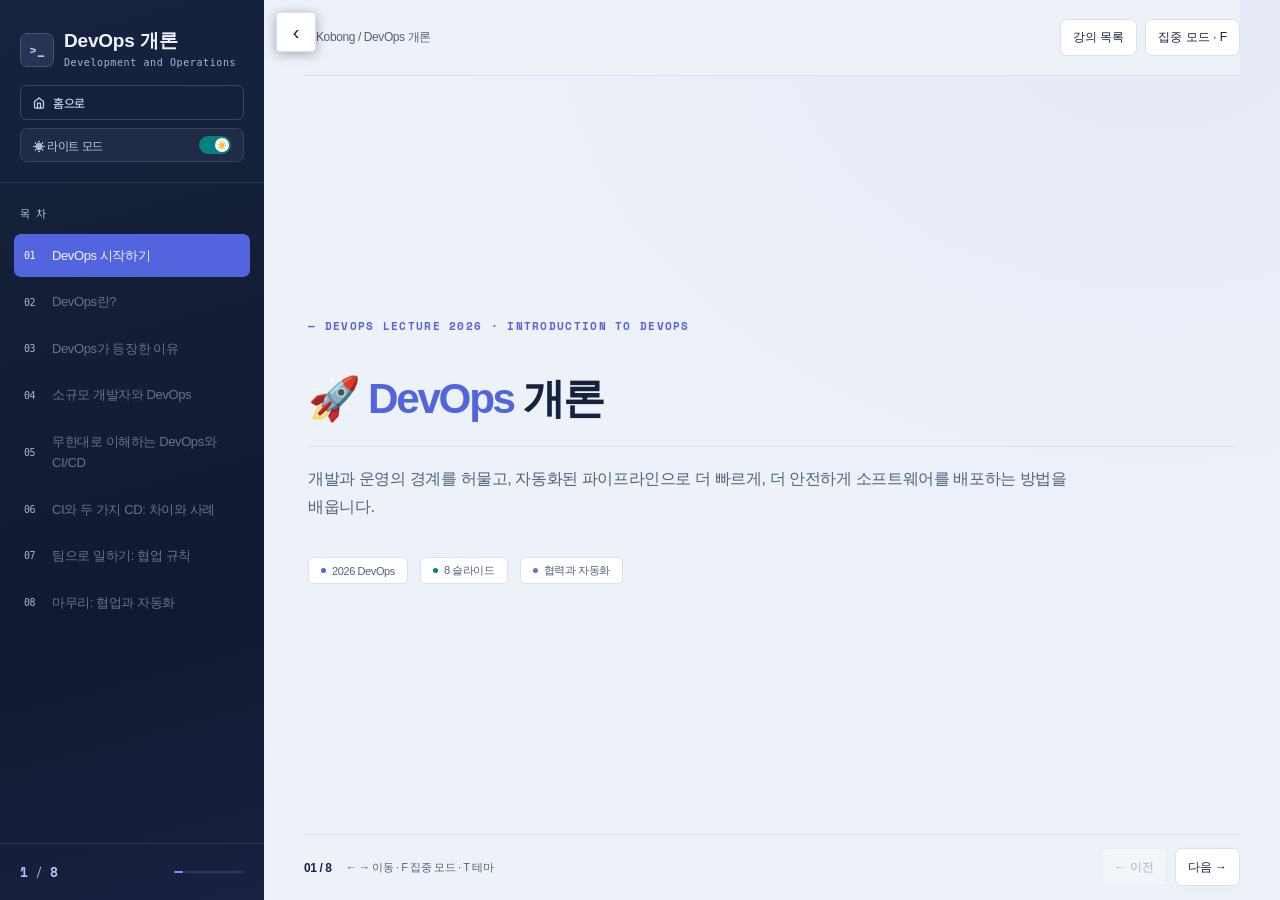
==== commit 37ab7974: "update UI" ====
--- a/lecture_note/devops.html
+++ b/lecture_note/devops.html
@@ -1241,6 +1241,8 @@
 <link rel="stylesheet" href="../assets/devops-design.css">
 <link rel="stylesheet" href="../assets/devops-cycle.css">
 <link rel="icon" type="image/svg+xml" href="../assets/favicon.svg">
+<link rel="stylesheet" href="../assets/kobong-presentation.css">
+<script defer src="../assets/kobong-presentation.js"></script>
 </head>
 <body>
 
@@ -1686,7 +1688,8 @@
 
 
   // Theme with localStorage persistence
-  let isDark = localStorage.getItem('devops-theme') !== 'light';
+  let isDark = false;
+  try { isDark = localStorage.getItem('devops-theme') === 'dark'; } catch {}
   function applyTheme() {
     document.documentElement.classList.toggle('light', !isDark);
     const label = document.getElementById('themeLabel');
@@ -1701,7 +1704,7 @@
   }
   function toggleTheme() {
     isDark = !isDark;
-    localStorage.setItem('devops-theme', isDark ? 'dark' : 'light');
+    try { localStorage.setItem('devops-theme', isDark ? 'dark' : 'light'); } catch {}
     applyTheme();
   }
   applyTheme();
@@ -1721,9 +1724,9 @@
 
   // Keyboard
   document.addEventListener('keydown', e => {
-    if (e.key === 'ArrowRight' || e.key === 'ArrowDown') navigate(1);
-    if (e.key === 'ArrowLeft'  || e.key === 'ArrowUp')   navigate(-1);
-    if (e.key === 't' || e.key === 'T') toggleTheme();
+
+
+
     if (e.key === 'Escape') closeImageModal();
   });
 
--- a/assets/kobong-presentation.css
+++ b/assets/kobong-presentation.css
@@ -0,0 +1,83 @@
+/* Adapted from kobong-site-template/assets/theme.css for the existing lecture DOM.
+   Keep subject diagrams, code examples and modal markup intact. */
+:root,html.light {
+  --sidebar-w:264px; --bg:#edf1f8; --sidebar-bg:#111a30;
+  --accent:#5265de; --accent2:#087f80; --accent3:#8665bb;
+  --text:#17233e; --text-muted:#52627c; --border:#d9e0ef;
+  --card-bg:#fff; --card-hover-bg:#f8faff; --toc-hover:#24304b; --toc-active:#5265de;
+  --stat-bg:#e5eafa; --bar-track:#d9e0ef; --kbd-bg:#e5eafa; --nav-bg:#fff;
+  --code-bg:#142033; --code-text:#e7eefb; --highlight-bg:#e5eafa;
+  --highlight-border:#5265de; --table-header:#e5eafa; --table-row-alt:#f5f7fc;
+  --table-border:#d9e0ef; --shadow:0 5px 18px #17233e06;
+}
+html:not(.light) {
+  --bg:#111a2c; --text:#edf2ff; --text-muted:#aebcd4; --border:#35425e;
+  --card-bg:#1b2941; --card-hover-bg:#253650; --accent:#a7b3ff; --accent2:#78d6c8;
+  --accent3:#c6aff4; --stat-bg:#263650; --bar-track:#35425e; --kbd-bg:#263650;
+  --nav-bg:#1b2941; --highlight-bg:#263650; --table-header:#263650;
+  --table-row-alt:#17253b; --table-border:#35425e;
+}
+body,html.light body {background:radial-gradient(ellipse at 90% 0%,#5265de0d,transparent 45%),var(--bg);font-family:'Segoe UI','Malgun Gothic',sans-serif;letter-spacing:-.025em}
+button,select,input {font:inherit} :focus-visible {outline:3px solid var(--accent);outline-offset:4px}
+.kobong-skip {position:fixed;top:-100px;left:20px;padding:12px;background:white;color:#17233e;z-index:3000}
+.kobong-skip:focus {top:12px}
+#sidebar {background:linear-gradient(165deg,#17233e,#111a30 65%,#1a2040);border:0;color:#eef2ff;
+  --text:#eef2ff;--text-muted:#aab7d2;--accent:#b5c2ff;--border:#2b3650;--card-bg:#202c46;--toc-active:#5265de}
+.sidebar-header {padding:28px 20px 20px}.brand-icon {background:#293453;color:#b5c2ff;border-color:#43537a;border-radius:7px}
+.brand-text {font-size:19px}.brand-sub {font:10px/1.6 Consolas,monospace;letter-spacing:.6px}
+.home-btn {font-size:12px;background:transparent;border-color:#354462;border-radius:7px;color:#c5d0ed}
+#sidebar .theme-toggle {background:#202c46;border-color:#354462;border-radius:7px}.theme-label {font-size:12px}
+.toc-label {font-size:11px;letter-spacing:1.5px;padding-top:22px}.toc-list {padding:0 14px 16px}
+.toc-item {border-radius:7px;margin:3px 0;padding:11px 10px;gap:10px}.toc-text {font-size:13px;line-height:1.65;word-break:keep-all;overflow-wrap:anywhere}
+.toc-num {font:10px Consolas,monospace;min-width:18px}.toc-item.active {background:#5265de;box-shadow:none}
+.toc-item.active .toc-text,.toc-item.active .toc-num {color:#fff}.toc-item.active::before,.toc-dot {display:none}
+.sidebar-footer {padding:18px 20px;border-color:#2b3650}.progress-fill {background:#8292ff}
+#main {min-width:0;padding-top:76px;padding-bottom:66px;display:flex;flex-direction:column}
+.slide {display:none;position:relative;inset:auto;flex:1;min-height:0;width:100%;padding:34px 44px 42px;opacity:1;transform:none;overflow-y:auto;overflow-x:hidden;transition:none!important}
+.slide.active {display:block;transform:none}.slide.exit:not(.active) {display:none}
+.slide-home.active {display:flex;justify-content:center}.slide-home::before,.deco-grid {display:none}
+.slide-home .eyebrow,.slide-home h1,.slide-home .subtitle,.meta-row {animation:none;opacity:1}
+.slide h1,.slide-home h1 {font-size:clamp(30px,3.3vw,52px);line-height:1.3;letter-spacing:-.055em;font-weight:750;margin:20px 0 18px;overflow-wrap:anywhere;word-break:keep-all}
+.slide h2 {font-size:24px;line-height:1.5;margin-top:26px}.slide h2::before {display:none}
+.slide h3 {font-size:19px;line-height:1.6}.slide p,.slide li {line-height:1.85;overflow-wrap:anywhere;word-break:keep-all}
+.slide>p {font-size:16px;color:var(--text-muted)}.slide-label,.slide-home .eyebrow {border:0;padding:0;color:var(--accent);font-size:11px;font-weight:700;letter-spacing:1.3px}
+.slide-home p.subtitle {max-width:760px;font-size:16px;font-weight:400;color:var(--text-muted)}
+.meta-chip {font-size:11px;border-radius:5px;background:var(--card-bg)}
+.tool-card,.concept-card,.feature-card,.info-card,.stat-card,.slide .card,.slide .directory-card {background:var(--card-bg);border:1px solid var(--border);border-top:3px solid var(--accent);border-radius:10px;padding:22px;box-shadow:var(--shadow);min-width:0}
+.tool-card:nth-child(3n+2),.feature-card:nth-child(3n+2) {border-top-color:var(--accent2)}
+.tool-card:nth-child(3n+3),.feature-card:nth-child(3n+3) {border-top-color:var(--accent3)}
+.tool-card h4 {font-size:21px;color:var(--text);line-height:1.5}.tool-card p {font-size:14px;color:var(--text-muted)}
+.highlight-box,.info-box {border:1px solid var(--border);border-left:3px solid var(--accent);border-radius:0 8px 8px 0;background:var(--highlight-bg)}
+/* Only a concluding, top-level callout becomes a takeaway; preserve its text. */
+.slide>.kobong-takeaway {margin-top:24px;padding:20px 24px;background:linear-gradient(115deg,#17233e,#26365a);color:#f0f4ff;border-color:#5265de}
+.kobong-takeaway::before {content:'KEY TAKEAWAY';display:block;font:10px Consolas,monospace;letter-spacing:1.5px;color:#b5c2ff;margin-bottom:10px}
+.kobong-takeaway p,.kobong-takeaway strong,.kobong-takeaway h3,.kobong-takeaway .keyword {color:#f0f4ff!important;background:transparent}
+.code-block {background:var(--code-bg);color:var(--code-text);border-radius:8px;border-color:#354462;overflow-x:auto}
+.code-lang-tag {background:#35487b;border-color:#35487b;border-radius:7px 0 5px 0}.copy-btn,html.light .copy-btn {background:#283952;color:#e7eefb;border-color:#52627c}
+.kobong-table-wrap {max-width:100%;overflow-x:auto;margin:18px 0}.kobong-table-wrap table {margin:0;width:100%}
+.slide img {max-width:100%;height:auto}.slide pre {max-width:100%;overflow-x:auto}
+.kobong-toolbar {position:absolute;top:0;left:40px;right:40px;min-height:76px;border-bottom:1px solid var(--border);display:flex;align-items:center;justify-content:space-between;gap:16px;z-index:5;background:var(--bg)}
+.kobong-breadcrumb {font-size:12px;color:var(--text-muted);padding-left:12px}.kobong-tools {display:flex;gap:8px}
+.kobong-tools button {border:1px solid var(--border);border-radius:7px;background:var(--nav-bg);color:var(--text);padding:9px 12px;font-size:12px;cursor:pointer}
+.kobong-mobile {display:none}.kobong-position {position:absolute;bottom:0;left:40px;right:40px;height:66px;border-top:1px solid var(--border);display:flex;align-items:center;gap:14px;font-size:12px;background:var(--bg);padding-right:150px}
+.kobong-position span {color:var(--text-muted);font-size:11px}.nav-arrows {bottom:14px;right:40px;gap:8px}.nav-btn {width:auto;min-width:60px;height:38px;padding:0 12px;border-radius:7px;font-size:12px}
+.key-hint {display:none}.menu-toggle {z-index:300}.kobong-focused #sidebar,.kobong-focused .menu-toggle,.kobong-focused .sidebar-overlay {display:none!important}
+.kobong-focused #main {width:100%}.kobong-focused .slide {padding-inline:max(28px,calc((100vw - 1300px)/2))}
+.portal .top-bar {background:#111a30;color:#eef2ff;border:0}.portal .ops-brand {color:#eef2ff}.portal .ops-mark {background:#5265de;color:white;border-radius:5px}
+.portal .top-bar .theme-toggle,.portal .top-bar .shortcut-item {background:#202c46;border-color:#354462;color:#eef2ff}.portal .top-bar .theme-label {color:#c5d0ed}
+.portal .hero h1 {font-size:clamp(40px,5vw,68px);line-height:1.2}.portal .hero h1 em {color:var(--accent);-webkit-text-fill-color:var(--accent)}
+.portal .pipeline,.portal .course-card {background:var(--card-bg);border:1px solid var(--border);border-radius:10px;box-shadow:var(--shadow)}
+.portal .course-card {border-top:3px solid #5265de}.portal .course-card:nth-of-type(3n+2) {border-top-color:#34a49b}.portal .course-card:nth-of-type(3n+3) {border-top-color:#9276d3}
+.portal .start-link {border-radius:7px;background:#5265de;border-color:#5265de;color:white}.portal .tag {border-radius:5px}
+@media(max-width:1100px) {#main .slide {padding-inline:28px}.kobong-breadcrumb {display:none}.kobong-toolbar {justify-content:flex-end}}
+@media(max-width:768px) {
+  #main {padding-top:116px;padding-bottom:64px;width:100%}.kobong-toolbar {left:20px;right:20px;min-height:62px;padding-left:40px}
+  .kobong-tools button {font-size:11px;padding:8px}.kobong-mobile {position:absolute;top:70px;left:20px;right:20px;display:flex;align-items:center;gap:10px;font-size:12px}
+  .kobong-mobile select {min-width:0;width:100%;padding:9px;background:var(--card-bg);color:var(--text);border:1px solid var(--border);border-radius:5px}
+  .kobong-mobile label {white-space:nowrap}#main .slide {padding:24px 20px 36px}.slide h1,.slide-home h1 {font-size:32px}.slide h2 {font-size:23px}
+  .tool-grid,.cards,.card-grid,.features-grid,.stats-grid,.grid-2 {grid-template-columns:minmax(0,1fr)!important}.split-layout {flex-direction:column}
+  .slide .highlight-box {min-width:0!important}
+  .slide div {min-width:0}.kobong-position {left:20px;right:20px;padding-right:145px}.kobong-position span {display:none}.nav-arrows {right:20px;bottom:13px}
+  .slide-home .eyebrow {font-size:10px;letter-spacing:.6px}.slide-home p.subtitle {font-size:15px}.kobong-focused #main {padding-top:116px}
+}
+@media(prefers-reduced-motion:reduce) {*,*::before,*::after {animation:none!important;transition:none!important;scroll-behavior:auto!important}}
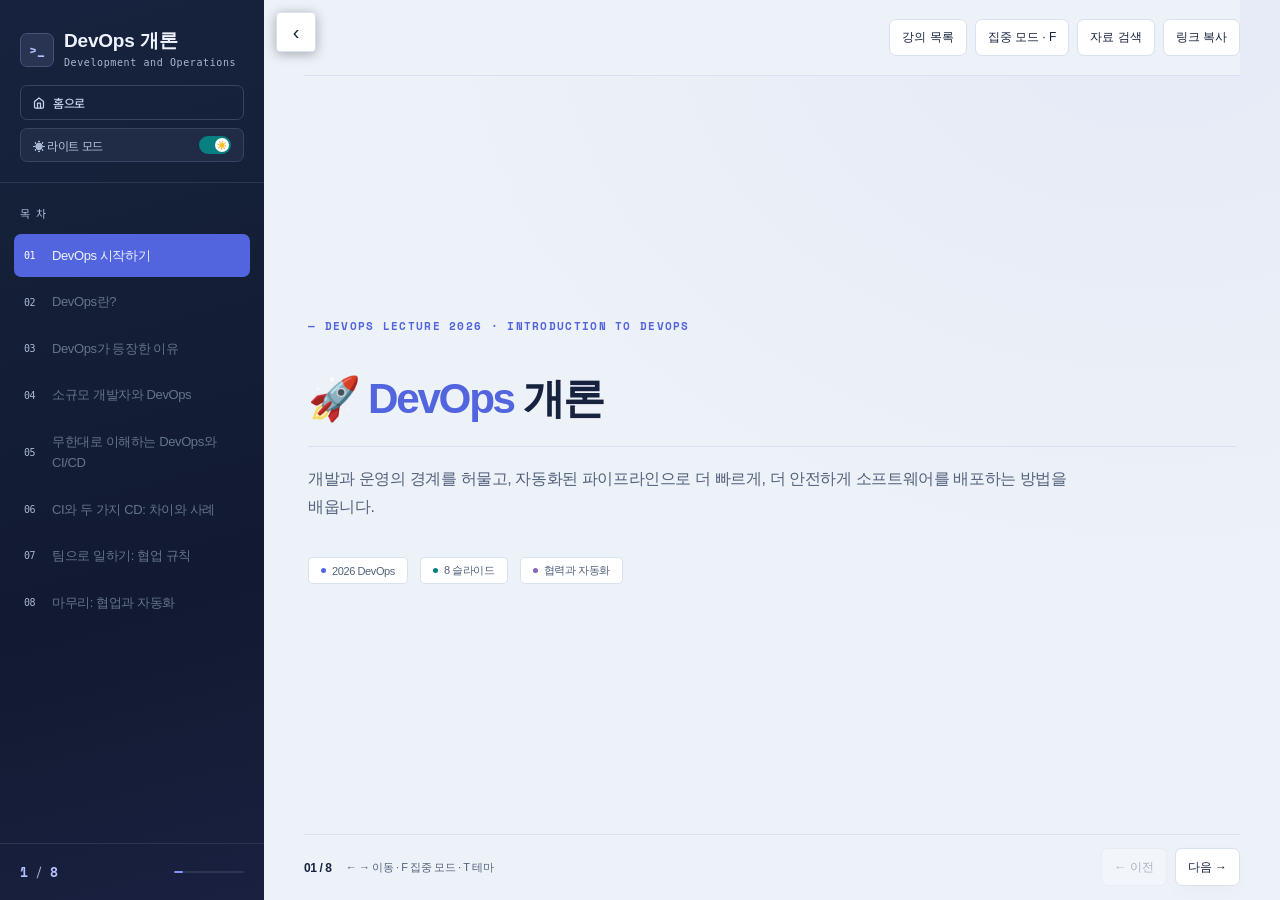
==== commit c1196180: "feat: add lecture search and presentation return navigation" ====
--- a/lecture_note/devops.html
+++ b/lecture_note/devops.html
@@ -1243,6 +1243,8 @@
 <link rel="icon" type="image/svg+xml" href="../assets/favicon.svg">
 <link rel="stylesheet" href="../assets/kobong-presentation.css">
 <script defer src="../assets/kobong-presentation.js"></script>
+<link rel="stylesheet" href="../assets/lecture-search.css">
+<script type="module" src="../assets/lecture-search.js"></script>
 </head>
 <body>
 
--- a/assets/lecture-search.css
+++ b/assets/lecture-search.css
@@ -0,0 +1,23 @@
+.lecture-action {padding:9px 12px;border:1px solid var(--border);border-radius:7px;background:var(--nav-bg);color:var(--text);font:inherit;font-size:12px;cursor:pointer;white-space:nowrap}
+.portal .top-bar .lecture-action {background:#202c46;color:#eef2ff;border-color:#43537a}
+#lecture-search,.link-copy-dialog {margin:auto;width:min(850px,calc(100vw - 32px));max-height:85dvh;padding:26px;background:var(--bg);color:var(--text);border:1px solid var(--border);border-radius:12px;box-shadow:0 24px 80px #0005}
+#lecture-search::backdrop,.link-copy-dialog::backdrop {background:#0a1429b3}
+#lecture-search[open] {display:flex;flex-direction:column;gap:16px}
+.search-heading {display:flex;align-items:center;justify-content:space-between;gap:16px}.search-heading h2,.link-copy-dialog h2 {font-size:23px;margin:0}
+#lecture-search>p,.link-copy-dialog p {font-size:13px;color:var(--text-muted);line-height:1.7;margin:0}
+#lecture-search button,.link-copy-dialog button {padding:9px 14px;border:1px solid var(--border);border-radius:6px;background:var(--card-bg);color:var(--text);cursor:pointer;font:inherit;font-size:13px}
+.search-controls {display:flex;gap:12px;align-items:flex-end}.search-controls label {display:flex;flex-direction:column;gap:7px;font-size:12px;color:var(--text-muted)}
+.search-query {flex:1;min-width:0}.search-controls input,.search-controls select,.link-copy-dialog input {min-width:0;width:100%;padding:11px;border:1px solid var(--border);border-radius:6px;background:var(--card-bg);color:var(--text);font:inherit}
+#lecture-search .search-controls button {background:#5265de;color:white;border-color:#5265de;padding:11px 18px}
+.search-results {min-height:0;overflow-y:auto;list-style:none;margin:0;padding:0;border-top:1px solid var(--border)}
+.search-results li {border-bottom:1px solid var(--border)}.search-results a {display:flex;flex-direction:column;gap:9px;padding:18px 12px;text-decoration:none;color:var(--text);border-radius:6px}
+.search-results a:hover,.search-results a:focus-visible {background:var(--highlight-bg)}.search-results small {font-size:11px;color:var(--accent)}.search-results strong {font-size:18px}.search-results span {font-size:13px;line-height:1.85;color:var(--text-muted);overflow-wrap:anywhere}
+.search-results mark {background:#ffe49a;color:#17233e;border-radius:2px;padding:0 2px}.link-copy-dialog input {margin:16px 0}.link-copy-dialog button {float:right}
+.kobong-toolbar .kobong-tools {flex-wrap:wrap;justify-content:flex-end}.kobong-breadcrumb {white-space:nowrap}
+@media(max-width:1300px) {.kobong-toolbar .kobong-breadcrumb {display:none}.kobong-toolbar {justify-content:flex-end}}
+@media(max-width:768px) {
+  #main {padding-top:160px}.kobong-focused #main {padding-top:160px}.kobong-toolbar {min-height:100px;align-items:center}.kobong-mobile {top:112px}
+  .kobong-tools {gap:6px}.kobong-tools button {padding:7px 9px;font-size:11px}
+  #lecture-search {padding:18px;max-height:90dvh;gap:12px}.search-controls {flex-wrap:wrap}.search-controls label:first-child {width:100%}.search-query {flex-basis:65%}
+  .portal .nav-controls {gap:6px}.portal .top-bar {gap:8px}.portal .ops-brand {font-size:10px}
+}
